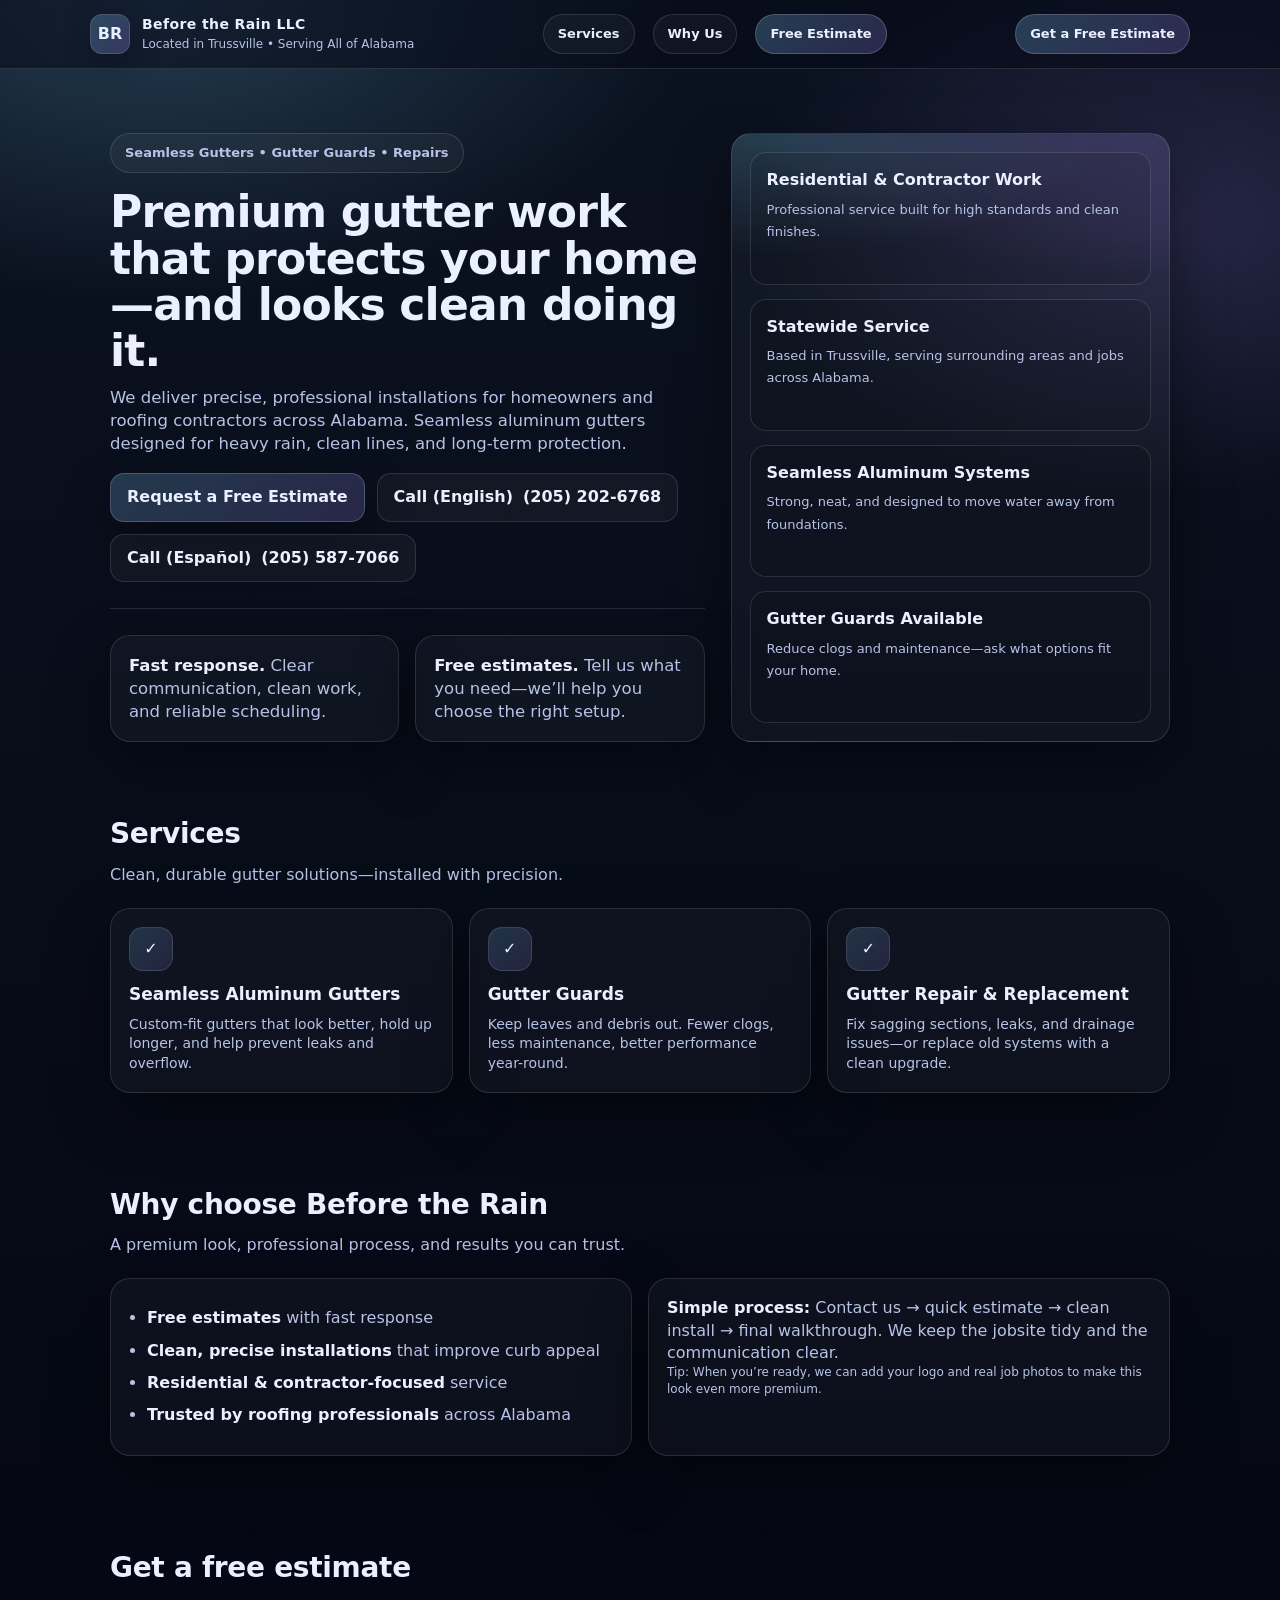
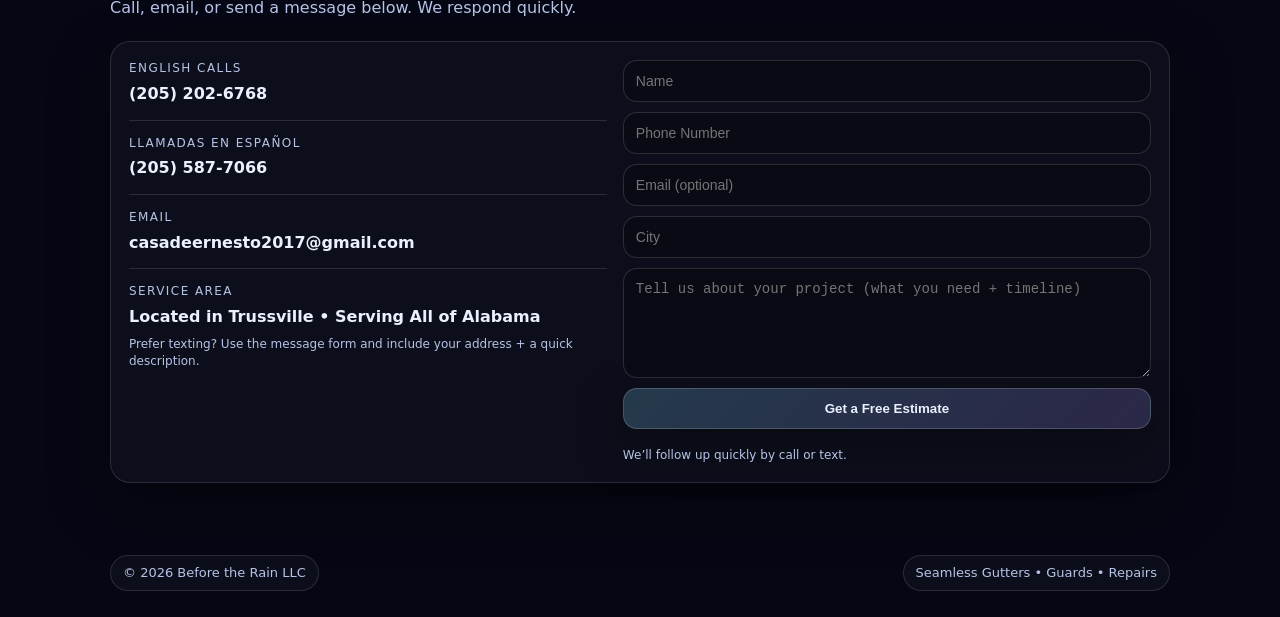
==== index.html @ 06c99b94 "Update index.html" ====
<!doctype html>
<html lang="en">
<head>
  <meta charset="utf-8" />
  <meta name="viewport" content="width=device-width,initial-scale=1" />
  <title>Before the Rain LLC | Seamless Gutters in Alabama</title>
  <meta name="description" content="Before the Rain LLC provides seamless gutter installation, gutter guards, and repairs. Located in Trussville and serving all of Alabama. Free estimates." />
  <style>
    :root{
      --bg:#0b1220;
      --bg2:#121b2e;
      --card:#0f172a;
      --text:#eaf0ff;
      --muted:#b7c3e6;
      --line:rgba(255,255,255,.12);
      --accent:#7dd3fc;
      --accent2:#a78bfa;
      --shadow: 0 20px 60px rgba(0,0,0,.45);
      --radius: 20px;
    }
    *{box-sizing:border-box}
    body{
      margin:0;
      font-family: ui-sans-serif, system-ui, -apple-system, Segoe UI, Roboto, Arial, "Apple Color Emoji","Segoe UI Emoji";
      color:var(--text);
      background:
        radial-gradient(900px 500px at 12% 0%, rgba(125,211,252,.22), transparent 60%),
        radial-gradient(800px 500px at 92% 10%, rgba(167,139,250,.18), transparent 55%),
        linear-gradient(180deg, var(--bg), #050814 70%);
      line-height:1.4;
    }
    a{color:inherit; text-decoration:none}
    .wrap{max-width:1100px; margin:0 auto; padding:0 20px}
    .nav{
      position:sticky; top:0; z-index:50;
      backdrop-filter: blur(12px);
      background: rgba(6,10,24,.55);
      border-bottom:1px solid var(--line);
    }
    .nav-inner{display:flex; align-items:center; justify-content:space-between; padding:14px 0; gap:14px}
    .brand{display:flex; align-items:center; gap:12px}
    .logo{
      width:40px; height:40px; border-radius:12px;
      background: linear-gradient(135deg, rgba(125,211,252,.25), rgba(167,139,250,.25));
      border:1px solid var(--line);
      display:grid; place-items:center;
      box-shadow: 0 10px 30px rgba(0,0,0,.25);
      font-weight:800;
    }
    .brand h1{font-size:14px; margin:0; letter-spacing:.4px}
    .brand small{display:block; color:var(--muted); font-size:12px; margin-top:2px}
    .nav-links{display:flex; gap:18px; align-items:center; flex-wrap:wrap}
    .pill{
      display:inline-flex; align-items:center; gap:10px;
      padding:10px 14px; border-radius:999px;
      border:1px solid var(--line);
      background: rgba(255,255,255,.04);
      transition:.2s ease;
      font-weight:600;
      font-size:13px;
    }
    .pill:hover{transform: translateY(-1px); background: rgba(255,255,255,.06)}
    .cta{
      background: linear-gradient(135deg, rgba(125,211,252,.25), rgba(167,139,250,.22));
      border:1px solid rgba(255,255,255,.18);
    }

    .hero{padding:64px 0 26px}
    .hero-grid{display:grid; grid-template-columns: 1.15fr .85fr; gap:26px; align-items:stretch}
    .badge{
      display:inline-flex; gap:10px; align-items:center;
      padding:10px 14px; border-radius:999px;
      border:1px solid var(--line);
      background: rgba(255,255,255,.04);
      color:var(--muted);
      font-weight:600;
      font-size:13px;
    }
    .hero h2{
      margin:16px 0 10px;
      font-size: 44px;
      line-height:1.05;
      letter-spacing:-.8px;
    }
    .hero p{color:var(--muted); font-size:16.5px; margin: 12px 0 18px; max-width:58ch}
    .hero-actions{display:flex; gap:12px; flex-wrap:wrap; margin-top:16px}
    .btn{
      display:inline-flex; align-items:center; justify-content:center;
      gap:10px;
      padding:12px 16px;
      border-radius:14px;
      border:1px solid var(--line);
      background: rgba(255,255,255,.04);
      color:var(--text);
      font-weight:700;
      transition:.2s ease;
      min-width: 180px;
    }
    .btn:hover{transform: translateY(-1px); background: rgba(255,255,255,.06)}
    .btn.primary{
      border-color: rgba(255,255,255,.18);
      background: linear-gradient(135deg, rgba(125,211,252,.22), rgba(167,139,250,.20));
      box-shadow: 0 18px 45px rgba(0,0,0,.35);
    }
    .btn strong{font-weight:800}
    .card{
      border:1px solid var(--line);
      border-radius: var(--radius);
      background: rgba(255,255,255,.03);
      box-shadow: var(--shadow);
    }
    .hero-side{
      padding:18px;
      display:grid;
      gap:14px;
      background:
        radial-gradient(600px 220px at 10% 0%, rgba(125,211,252,.20), transparent 55%),
        radial-gradient(600px 240px at 90% 0%, rgba(167,139,250,.16), transparent 60%),
        rgba(255,255,255,.03);
    }
    .stat{padding:16px; border-radius:16px; border:1px solid var(--line); background: rgba(0,0,0,.10)}
    .stat b{display:block; font-size:16px; margin-bottom:6px}
    .stat span{color:var(--muted); font-size:13px}
    .divider{height:1px; background:var(--line); margin:26px 0}

    .section{padding:46px 0}
    .section h3{margin:0 0 10px; font-size:28px; letter-spacing:-.3px}
    .section p.lead{margin:0 0 22px; color:var(--muted); max-width:70ch}

    .grid3{display:grid; grid-template-columns: repeat(3,1fr); gap:16px}
    .svc{padding:18px}
    .svc .icon{
      width:44px; height:44px; border-radius:14px;
      border:1px solid var(--line);
      background: linear-gradient(135deg, rgba(125,211,252,.18), rgba(167,139,250,.14));
      display:grid; place-items:center;
      margin-bottom:12px;
      font-weight:900;
    }
    .svc h4{margin:0 0 8px; font-size:17px}
    .svc p{margin:0; color:var(--muted); font-size:14px}

    .grid2{display:grid; grid-template-columns: 1fr 1fr; gap:16px; align-items:stretch}
    .bullets{padding:18px}
    .bullets ul{margin:0; padding-left:18px; color:var(--muted)}
    .bullets li{margin:10px 0}
    .mini{padding:18px}
    .mini p{margin:0; color:var(--muted)}
    .mini b{color:var(--text)}

    .contact{padding:18px}
    .contact-grid{display:grid; grid-template-columns: .95fr 1.05fr; gap:16px}
    .contact a{display:inline-block}
    .contact .line{height:1px; background:var(--line); margin:14px 0}
    .contact .k{color:var(--muted); font-size:12px; text-transform:uppercase; letter-spacing:.12em; margin-bottom:6px}
    .contact .v{font-size:16px; font-weight:800}
    form{display:grid; gap:10px}
    input, textarea{
      width:100%;
      padding:12px 12px;
      border-radius:14px;
      border:1px solid rgba(255,255,255,.14);
      background: rgba(0,0,0,.25);
      color:var(--text);
      outline:none;
      font-size:14px;
    }
    textarea{min-height:110px; resize:vertical}
    .hint{color:var(--muted); font-size:12px; margin-top:8px}
    .footer{padding:26px 0; color:var(--muted); font-size:13px}
    .footer .wrap{display:flex; justify-content:space-between; gap:12px; flex-wrap:wrap}
    .tag{border:1px solid var(--line); padding:8px 12px; border-radius:999px; background: rgba(255,255,255,.03)}

    @media (max-width: 900px){
      .hero-grid{grid-template-columns:1fr}
      .hero h2{font-size:38px}
      .grid3{grid-template-columns:1fr}
      .grid2{grid-template-columns:1fr}
      .contact-grid{grid-template-columns:1fr}
      .btn{min-width:unset; width:100%}
      .nav-links{display:none}
    }
  </style>
</head>

<body>
  <header class="nav">
    <div class="wrap nav-inner">
      <div class="brand">
        <div class="logo" aria-label="Before the Rain LLC logo placeholder">BR</div>
        <div>
          <h1>Before the Rain LLC</h1>
          <small>Located in Trussville • Serving All of Alabama</small>
        </div>
      </div>

      <nav class="nav-links" aria-label="primary">
        <a class="pill" href="#services">Services</a>
        <a class="pill" href="#why">Why Us</a>
        <a class="pill cta" href="#contact">Free Estimate</a>
      </nav>

      <a class="pill cta" href="#contact">Get a Free Estimate</a>
    </div>
  </header>

  <main>
    <section class="hero">
      <div class="wrap hero-grid">
        <div>
          <div class="badge">Seamless Gutters • Gutter Guards • Repairs</div>
          <h2>Premium gutter work that protects your home—and looks clean doing it.</h2>
          <p>
            We deliver precise, professional installations for homeowners and roofing contractors across Alabama.
            Seamless aluminum gutters designed for heavy rain, clean lines, and long-term protection.
          </p>

          <div class="hero-actions">
            <a class="btn primary" href="#contact">Request a Free Estimate</a>
            <a class="btn" href="tel:+12052026768"><strong>Call (English)</strong> (205) 202-6768</a>
            <a class="btn" href="tel:+12055877066"><strong>Call (Español)</strong> (205) 587-7066</a>
          </div>

          <div class="divider"></div>

          <div class="grid2">
            <div class="mini card">
              <p><b>Fast response.</b> Clear communication, clean work, and reliable scheduling.</p>
            </div>
            <div class="mini card">
              <p><b>Free estimates.</b> Tell us what you need—we’ll help you choose the right setup.</p>
            </div>
          </div>
        </div>

        <aside class="hero-side card" aria-label="quick highlights">
          <div class="stat">
            <b>Residential & Contractor Work</b>
            <span>Professional service built for high standards and clean finishes.</span>
          </div>
          <div class="stat">
            <b>Statewide Service</b>
            <span>Based in Trussville, serving surrounding areas and jobs across Alabama.</span>
          </div>
          <div class="stat">
            <b>Seamless Aluminum Systems</b>
            <span>Strong, neat, and designed to move water away from foundations.</span>
          </div>
          <div class="stat">
            <b>Gutter Guards Available</b>
            <span>Reduce clogs and maintenance—ask what options fit your home.</span>
          </div>
        </aside>
      </div>
    </section>

    <section id="services" class="section">
      <div class="wrap">
        <h3>Services</h3>
        <p class="lead">Clean, durable gutter solutions—installed with precision.</p>

        <div class="grid3">
          <div class="svc card">
            <div class="icon">✓</div>
            <h4>Seamless Aluminum Gutters</h4>
            <p>Custom-fit gutters that look better, hold up longer, and help prevent leaks and overflow.</p>
          </div>
          <div class="svc card">
            <div class="icon">✓</div>
            <h4>Gutter Guards</h4>
            <p>Keep leaves and debris out. Fewer clogs, less maintenance, better performance year-round.</p>
          </div>
          <div class="svc card">
            <div class="icon">✓</div>
            <h4>Gutter Repair & Replacement</h4>
            <p>Fix sagging sections, leaks, and drainage issues—or replace old systems with a clean upgrade.</p>
          </div>
        </div>
      </div>
    </section>

    <section id="why" class="section">
      <div class="wrap">
        <h3>Why choose Before the Rain</h3>
        <p class="lead">A premium look, professional process, and results you can trust.</p>

        <div class="grid2">
          <div class="bullets card">
            <ul>
              <li><b style="color:var(--text)">Free estimates</b> with fast response</li>
              <li><b style="color:var(--text)">Clean, precise installations</b> that improve curb appeal</li>
              <li><b style="color:var(--text)">Residential & contractor-focused</b> service</li>
              <li><b style="color:var(--text)">Trusted by roofing professionals</b> across Alabama</li>
            </ul>
          </div>
          <div class="mini card">
            <p>
              <b>Simple process:</b> Contact us → quick estimate → clean install → final walkthrough.
              We keep the jobsite tidy and the communication clear.
            </p>
            <div class="line"></div>
            <p class="hint">
              Tip: When you’re ready, we can add your logo and real job photos to make this look even more premium.
            </p>
          </div>
        </div>
      </div>
    </section>

    <section id="contact" class="section">
      <div class="wrap">
        <h3>Get a free estimate</h3>
        <p class="lead">Call, email, or send a message below. We respond quickly.</p>

        <div class="contact card">
          <div class="contact-grid">
            <div>
              <div class="k">English calls</div>
              <div class="v"><a href="tel:+12052026768">(205) 202-6768</a></div>
              <div class="line"></div>

              <div class="k">Llamadas en Español</div>
              <div class="v"><a href="tel:+12055877066">(205) 587-7066</a></div>
              <div class="line"></div>

              <div class="k">Email</div>
              <div class="v"><a href="mailto:casadeernesto2017@gmail.com">casadeernesto2017@gmail.com</a></div>
              <div class="line"></div>

              <div class="k">Service area</div>
              <div class="v">Located in Trussville • Serving All of Alabama</div>

              <p class="hint">Prefer texting? Use the message form and include your address + a quick description.</p>
            </div>

            <!-- SIMPLE EMAIL FORM (opens the visitor's email app) -->
           <form action="https://formsubmit.co/casadeernesto2017@gmail.com" method="POST">
  <!-- Hidden settings -->
  <input type="hidden" name="_subject" value="New Free Estimate Request — Before the Rain LLC">
  <input type="hidden" name="_captcha" value="true">
  <input type="hidden" name="_template" value="table">
  <input type="hidden" name="_next" value="https://beforetheraingutters.com/#contact">

  <input name="name" placeholder="Name" required />
  <input name="phone" placeholder="Phone Number" required />
  <input name="email" type="email" placeholder="Email (optional)" />
  <input name="city" placeholder="City" />
  <textarea name="message" placeholder="Tell us about your project (what you need + timeline)" required></textarea>

  <button class="btn primary" type="submit">Get a Free Estimate</button>

  <div class="hint">
    We’ll follow up quickly by call or text.
  </div>
</form>
          </div>
        </div>
      </div>
    </section>
  </main>

  <footer class="footer">
    <div class="wrap">
      <div class="tag">© <span id="y"></span> Before the Rain LLC</div>
      <div class="tag">Seamless Gutters • Guards • Repairs</div>
    </div>
  </footer>

  <script>
    document.getElementById("y").textContent = new Date().getFullYear();
  </script>
</body>
</html>
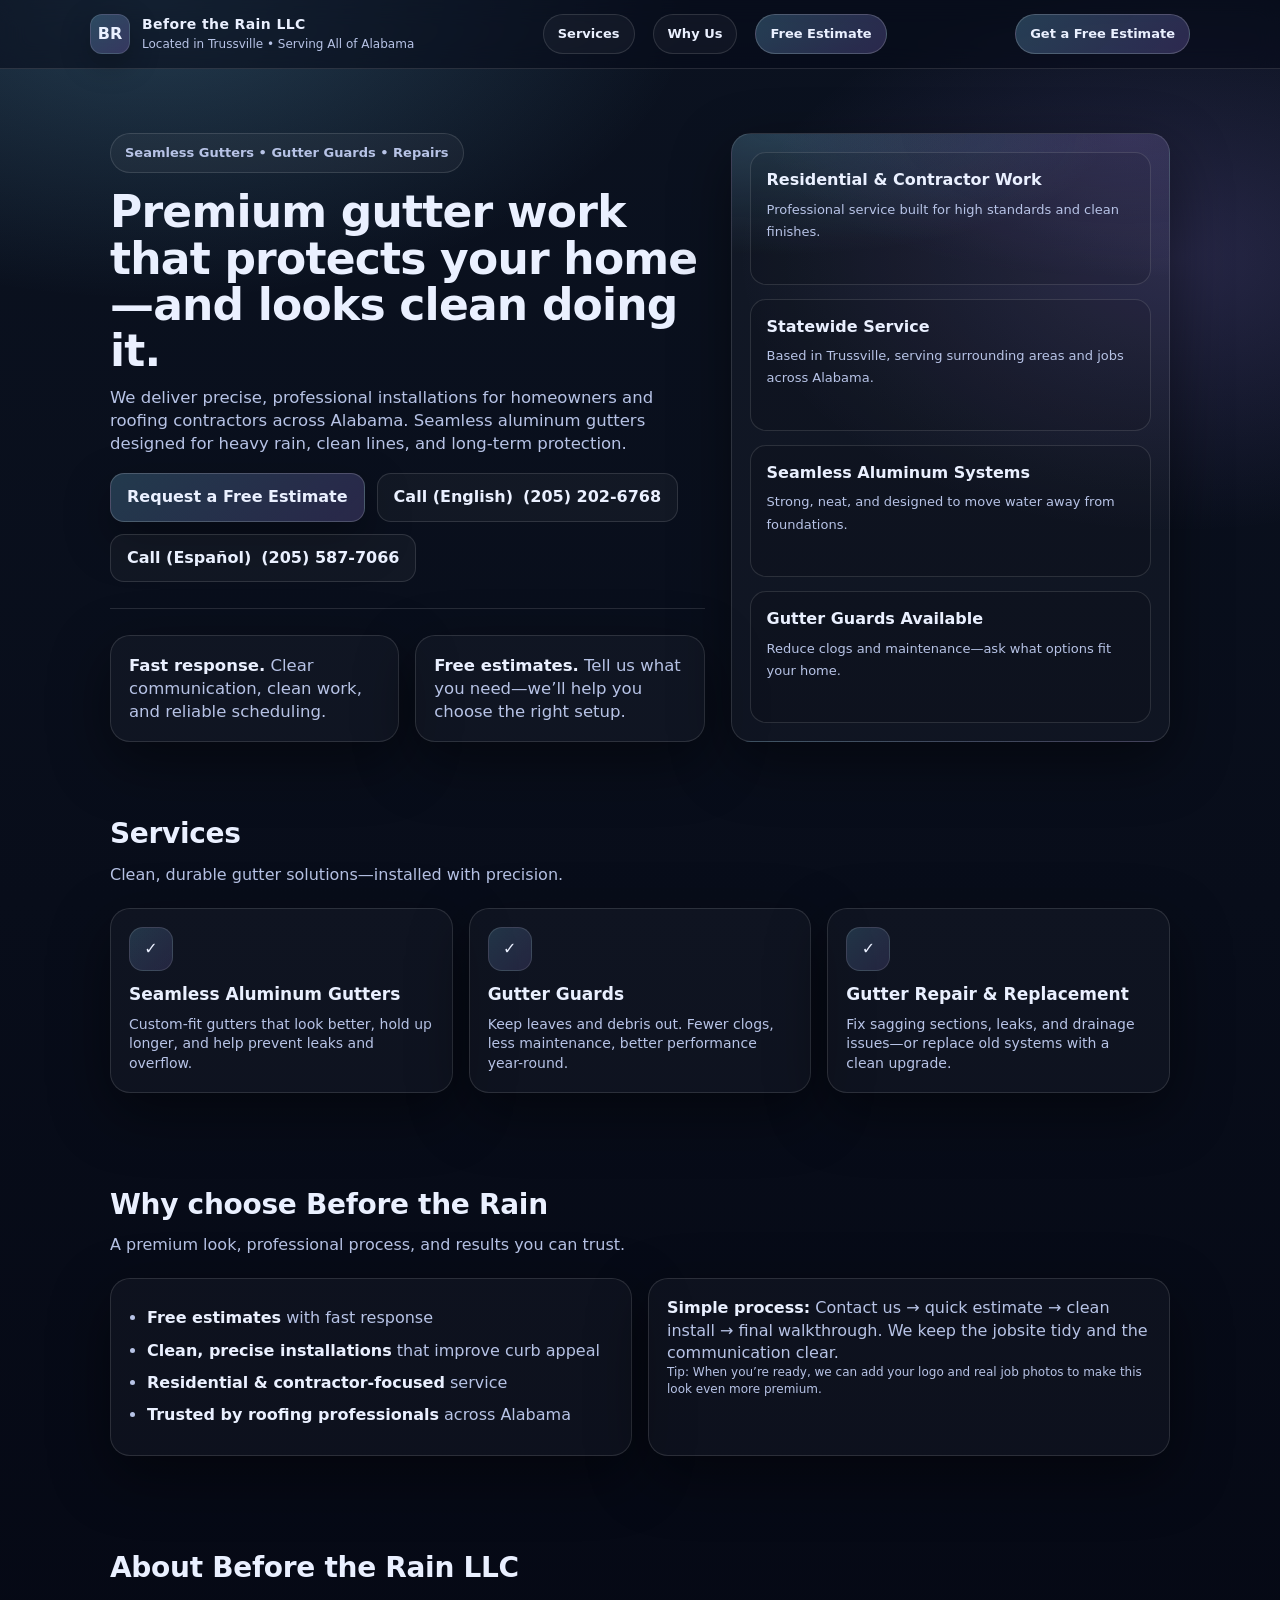
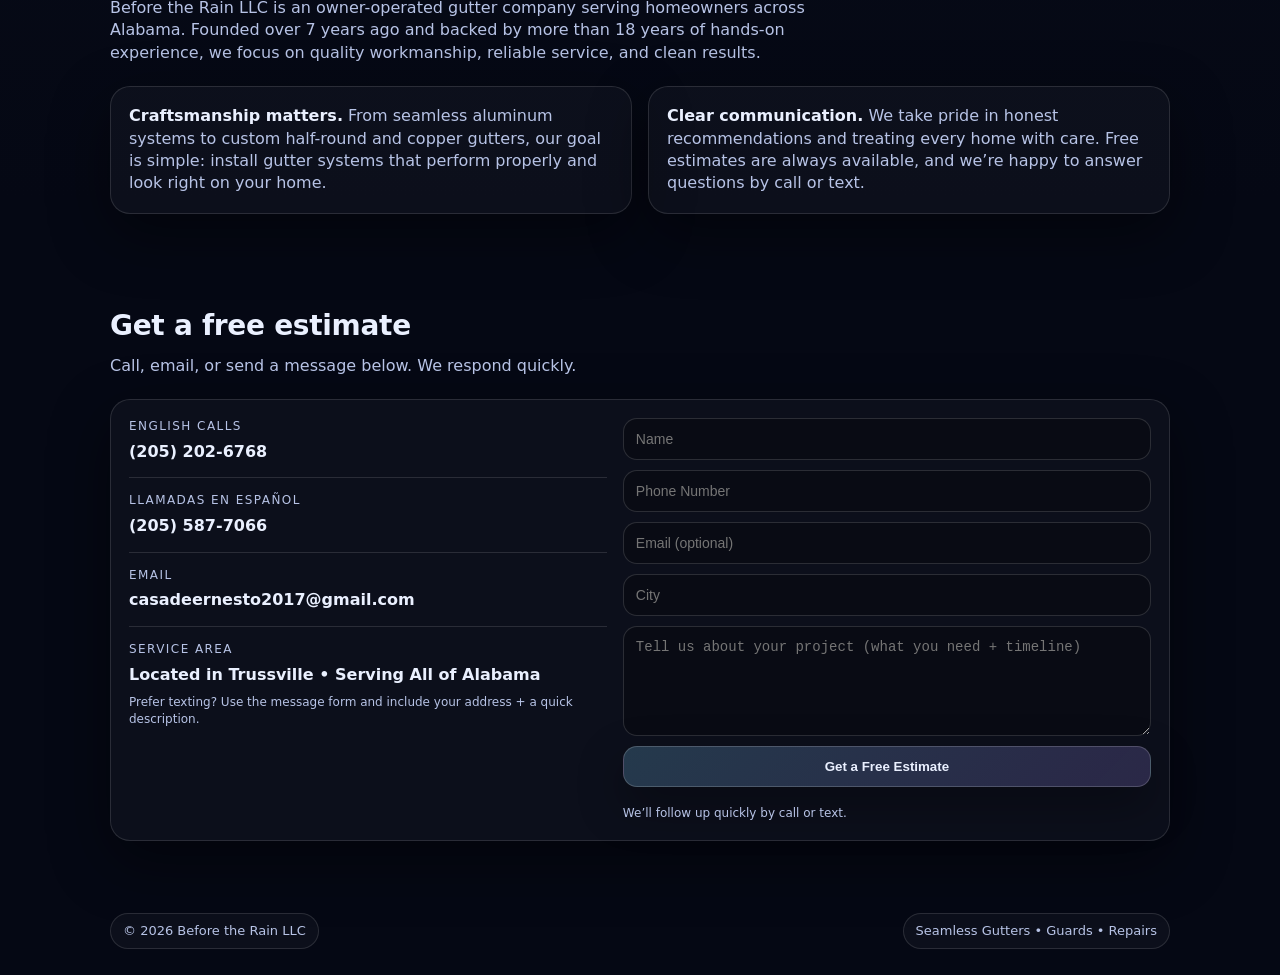
==== commit bb9869fe: "Update index.html" ====
--- a/index.html
+++ b/index.html
@@ -306,6 +306,31 @@
         </div>
       </div>
     </section>
+<section id="about" class="section">
+  <div class="wrap">
+    <h3>About Before the Rain LLC</h3>
+    <p class="lead">
+      Before the Rain LLC is an owner-operated gutter company serving homeowners across Alabama.
+      Founded over 7 years ago and backed by more than 18 years of hands-on experience, we focus on quality workmanship,
+      reliable service, and clean results.
+    </p>
+
+    <div class="grid2">
+      <div class="mini card">
+        <p>
+          <b>Craftsmanship matters.</b> From seamless aluminum systems to custom half-round and copper gutters,
+          our goal is simple: install gutter systems that perform properly and look right on your home.
+        </p>
+      </div>
+      <div class="mini card">
+        <p>
+          <b>Clear communication.</b> We take pride in honest recommendations and treating every home with care.
+          Free estimates are always available, and we’re happy to answer questions by call or text.
+        </p>
+      </div>
+    </div>
+  </div>
+</section>
 
     <section id="contact" class="section">
       <div class="wrap">
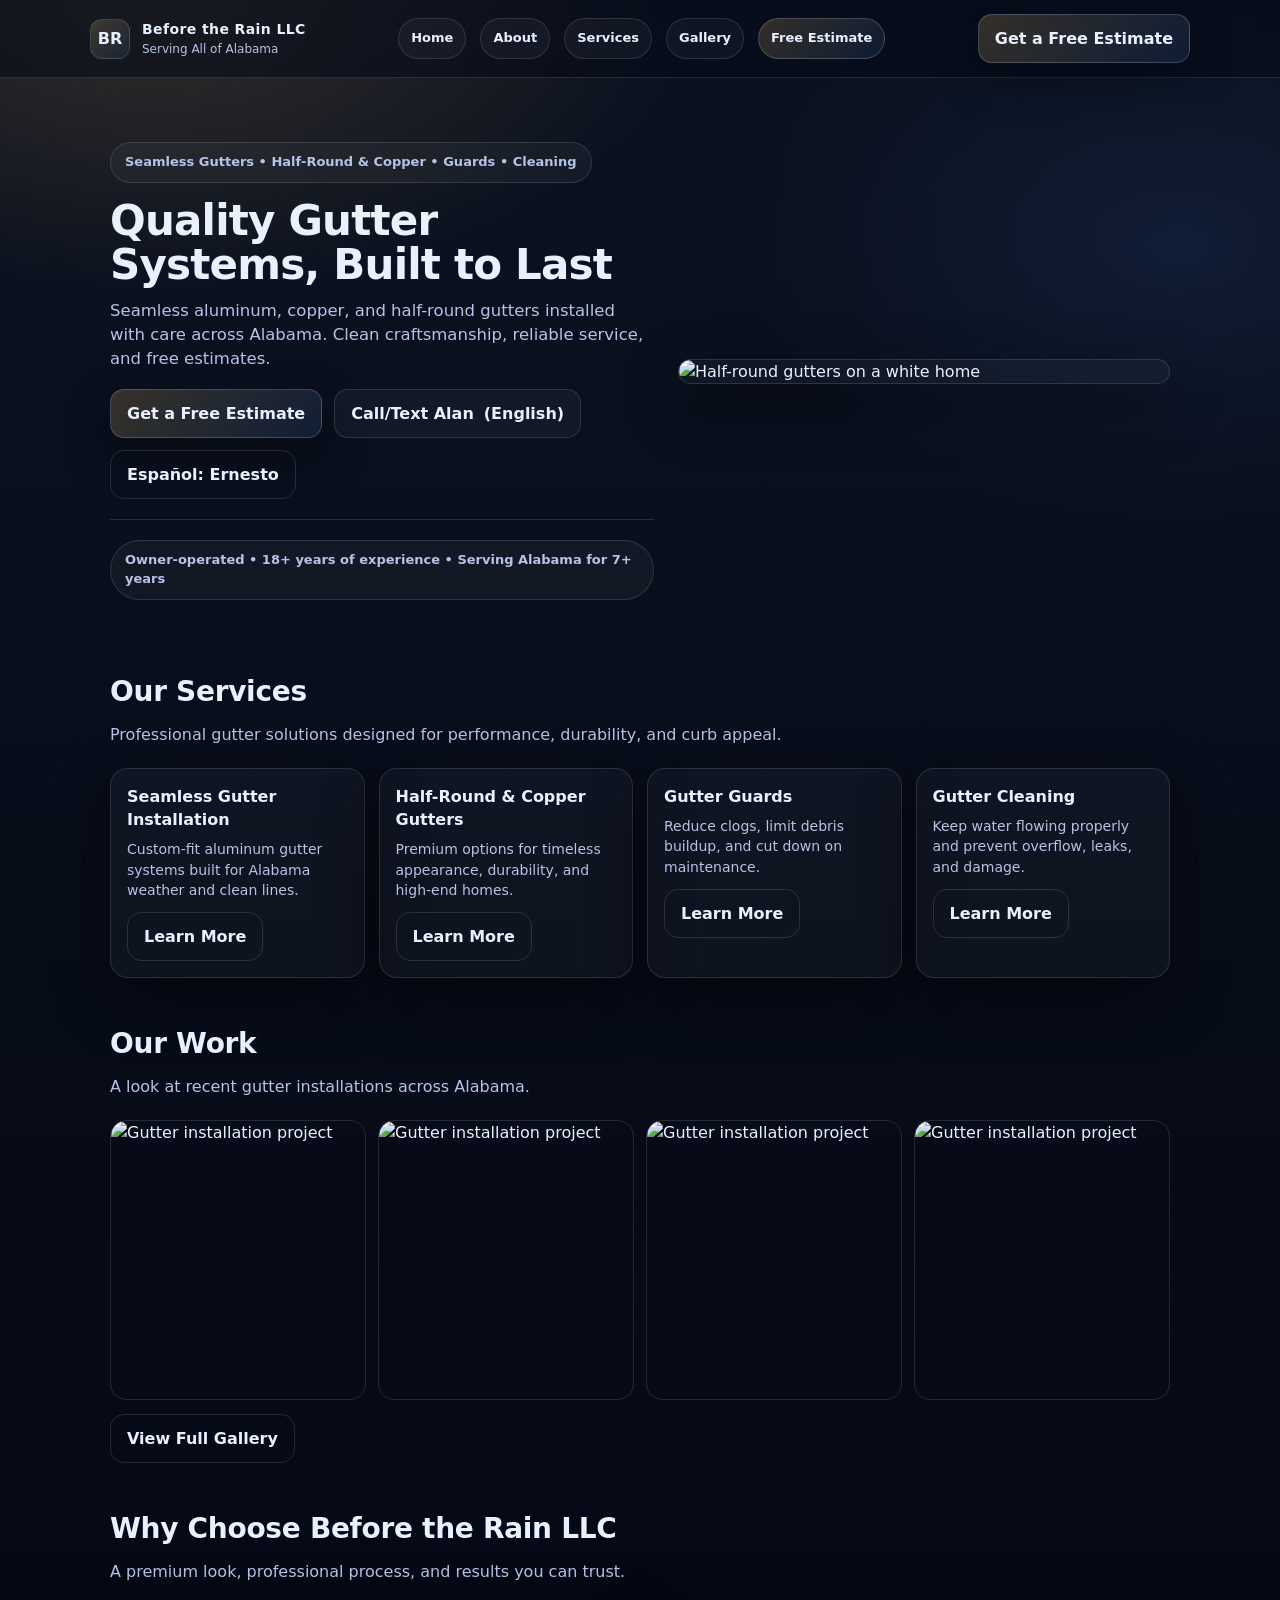
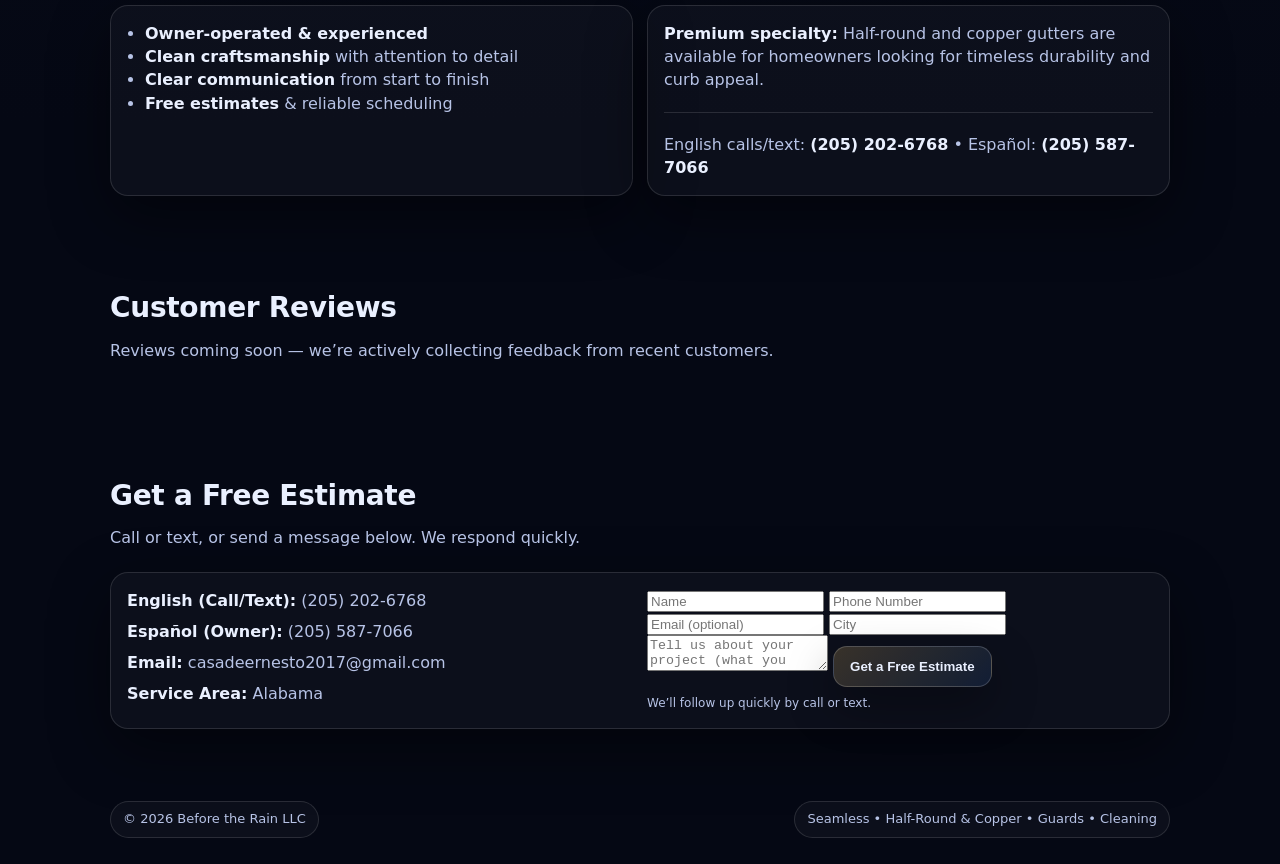
==== commit 9c64b556: "Update index.html" ====
--- a/index.html
+++ b/index.html
@@ -4,380 +4,184 @@
   <meta charset="utf-8" />
   <meta name="viewport" content="width=device-width,initial-scale=1" />
   <title>Before the Rain LLC | Seamless Gutters in Alabama</title>
-  <meta name="description" content="Before the Rain LLC provides seamless gutter installation, gutter guards, and repairs. Located in Trussville and serving all of Alabama. Free estimates." />
-  <style>
-    :root{
-      --bg:#0b1220;
-      --bg2:#121b2e;
-      --card:#0f172a;
-      --text:#eaf0ff;
-      --muted:#b7c3e6;
-      --line:rgba(255,255,255,.12);
-      --accent:#7dd3fc;
-      --accent2:#a78bfa;
-      --shadow: 0 20px 60px rgba(0,0,0,.45);
-      --radius: 20px;
-    }
-    *{box-sizing:border-box}
-    body{
-      margin:0;
-      font-family: ui-sans-serif, system-ui, -apple-system, Segoe UI, Roboto, Arial, "Apple Color Emoji","Segoe UI Emoji";
-      color:var(--text);
-      background:
-        radial-gradient(900px 500px at 12% 0%, rgba(125,211,252,.22), transparent 60%),
-        radial-gradient(800px 500px at 92% 10%, rgba(167,139,250,.18), transparent 55%),
-        linear-gradient(180deg, var(--bg), #050814 70%);
-      line-height:1.4;
-    }
-    a{color:inherit; text-decoration:none}
-    .wrap{max-width:1100px; margin:0 auto; padding:0 20px}
-    .nav{
-      position:sticky; top:0; z-index:50;
-      backdrop-filter: blur(12px);
-      background: rgba(6,10,24,.55);
-      border-bottom:1px solid var(--line);
-    }
-    .nav-inner{display:flex; align-items:center; justify-content:space-between; padding:14px 0; gap:14px}
-    .brand{display:flex; align-items:center; gap:12px}
-    .logo{
-      width:40px; height:40px; border-radius:12px;
-      background: linear-gradient(135deg, rgba(125,211,252,.25), rgba(167,139,250,.25));
-      border:1px solid var(--line);
-      display:grid; place-items:center;
-      box-shadow: 0 10px 30px rgba(0,0,0,.25);
-      font-weight:800;
-    }
-    .brand h1{font-size:14px; margin:0; letter-spacing:.4px}
-    .brand small{display:block; color:var(--muted); font-size:12px; margin-top:2px}
-    .nav-links{display:flex; gap:18px; align-items:center; flex-wrap:wrap}
-    .pill{
-      display:inline-flex; align-items:center; gap:10px;
-      padding:10px 14px; border-radius:999px;
-      border:1px solid var(--line);
-      background: rgba(255,255,255,.04);
-      transition:.2s ease;
-      font-weight:600;
-      font-size:13px;
-    }
-    .pill:hover{transform: translateY(-1px); background: rgba(255,255,255,.06)}
-    .cta{
-      background: linear-gradient(135deg, rgba(125,211,252,.25), rgba(167,139,250,.22));
-      border:1px solid rgba(255,255,255,.18);
-    }
-
-    .hero{padding:64px 0 26px}
-    .hero-grid{display:grid; grid-template-columns: 1.15fr .85fr; gap:26px; align-items:stretch}
-    .badge{
-      display:inline-flex; gap:10px; align-items:center;
-      padding:10px 14px; border-radius:999px;
-      border:1px solid var(--line);
-      background: rgba(255,255,255,.04);
-      color:var(--muted);
-      font-weight:600;
-      font-size:13px;
-    }
-    .hero h2{
-      margin:16px 0 10px;
-      font-size: 44px;
-      line-height:1.05;
-      letter-spacing:-.8px;
-    }
-    .hero p{color:var(--muted); font-size:16.5px; margin: 12px 0 18px; max-width:58ch}
-    .hero-actions{display:flex; gap:12px; flex-wrap:wrap; margin-top:16px}
-    .btn{
-      display:inline-flex; align-items:center; justify-content:center;
-      gap:10px;
-      padding:12px 16px;
-      border-radius:14px;
-      border:1px solid var(--line);
-      background: rgba(255,255,255,.04);
-      color:var(--text);
-      font-weight:700;
-      transition:.2s ease;
-      min-width: 180px;
-    }
-    .btn:hover{transform: translateY(-1px); background: rgba(255,255,255,.06)}
-    .btn.primary{
-      border-color: rgba(255,255,255,.18);
-      background: linear-gradient(135deg, rgba(125,211,252,.22), rgba(167,139,250,.20));
-      box-shadow: 0 18px 45px rgba(0,0,0,.35);
-    }
-    .btn strong{font-weight:800}
-    .card{
-      border:1px solid var(--line);
-      border-radius: var(--radius);
-      background: rgba(255,255,255,.03);
-      box-shadow: var(--shadow);
-    }
-    .hero-side{
-      padding:18px;
-      display:grid;
-      gap:14px;
-      background:
-        radial-gradient(600px 220px at 10% 0%, rgba(125,211,252,.20), transparent 55%),
-        radial-gradient(600px 240px at 90% 0%, rgba(167,139,250,.16), transparent 60%),
-        rgba(255,255,255,.03);
-    }
-    .stat{padding:16px; border-radius:16px; border:1px solid var(--line); background: rgba(0,0,0,.10)}
-    .stat b{display:block; font-size:16px; margin-bottom:6px}
-    .stat span{color:var(--muted); font-size:13px}
-    .divider{height:1px; background:var(--line); margin:26px 0}
-
-    .section{padding:46px 0}
-    .section h3{margin:0 0 10px; font-size:28px; letter-spacing:-.3px}
-    .section p.lead{margin:0 0 22px; color:var(--muted); max-width:70ch}
-
-    .grid3{display:grid; grid-template-columns: repeat(3,1fr); gap:16px}
-    .svc{padding:18px}
-    .svc .icon{
-      width:44px; height:44px; border-radius:14px;
-      border:1px solid var(--line);
-      background: linear-gradient(135deg, rgba(125,211,252,.18), rgba(167,139,250,.14));
-      display:grid; place-items:center;
-      margin-bottom:12px;
-      font-weight:900;
-    }
-    .svc h4{margin:0 0 8px; font-size:17px}
-    .svc p{margin:0; color:var(--muted); font-size:14px}
-
-    .grid2{display:grid; grid-template-columns: 1fr 1fr; gap:16px; align-items:stretch}
-    .bullets{padding:18px}
-    .bullets ul{margin:0; padding-left:18px; color:var(--muted)}
-    .bullets li{margin:10px 0}
-    .mini{padding:18px}
-    .mini p{margin:0; color:var(--muted)}
-    .mini b{color:var(--text)}
-
-    .contact{padding:18px}
-    .contact-grid{display:grid; grid-template-columns: .95fr 1.05fr; gap:16px}
-    .contact a{display:inline-block}
-    .contact .line{height:1px; background:var(--line); margin:14px 0}
-    .contact .k{color:var(--muted); font-size:12px; text-transform:uppercase; letter-spacing:.12em; margin-bottom:6px}
-    .contact .v{font-size:16px; font-weight:800}
-    form{display:grid; gap:10px}
-    input, textarea{
-      width:100%;
-      padding:12px 12px;
-      border-radius:14px;
-      border:1px solid rgba(255,255,255,.14);
-      background: rgba(0,0,0,.25);
-      color:var(--text);
-      outline:none;
-      font-size:14px;
-    }
-    textarea{min-height:110px; resize:vertical}
-    .hint{color:var(--muted); font-size:12px; margin-top:8px}
-    .footer{padding:26px 0; color:var(--muted); font-size:13px}
-    .footer .wrap{display:flex; justify-content:space-between; gap:12px; flex-wrap:wrap}
-    .tag{border:1px solid var(--line); padding:8px 12px; border-radius:999px; background: rgba(255,255,255,.03)}
-
-    @media (max-width: 900px){
-      .hero-grid{grid-template-columns:1fr}
-      .hero h2{font-size:38px}
-      .grid3{grid-template-columns:1fr}
-      .grid2{grid-template-columns:1fr}
-      .contact-grid{grid-template-columns:1fr}
-      .btn{min-width:unset; width:100%}
-      .nav-links{display:none}
-    }
-  </style>
+  <meta name="description" content="Before the Rain LLC provides gutter installation, half-round & copper gutters, gutter guards, and cleaning across Alabama. Free estimates. Call or text." />
+  <link rel="stylesheet" href="style.css" />
 </head>
 
 <body>
   <header class="nav">
     <div class="wrap nav-inner">
       <div class="brand">
-        <div class="logo" aria-label="Before the Rain LLC logo placeholder">BR</div>
+        <div class="logo">BR</div>
         <div>
           <h1>Before the Rain LLC</h1>
-          <small>Located in Trussville • Serving All of Alabama</small>
+          <small>Serving All of Alabama</small>
         </div>
       </div>
 
       <nav class="nav-links" aria-label="primary">
-        <a class="pill" href="#services">Services</a>
-        <a class="pill" href="#why">Why Us</a>
-        <a class="pill cta" href="#contact">Free Estimate</a>
+        <a href="index.html">Home</a>
+        <a href="about.html">About</a>
+        <a href="services.html">Services</a>
+        <a href="gallery.html">Gallery</a>
+        <a class="cta" href="#contact">Free Estimate</a>
       </nav>
 
-      <a class="pill cta" href="#contact">Get a Free Estimate</a>
+      <a class="btn primary" href="#contact">Get a Free Estimate</a>
     </div>
   </header>
 
   <main>
+    <!-- HERO -->
     <section class="hero">
       <div class="wrap hero-grid">
         <div>
-          <div class="badge">Seamless Gutters • Gutter Guards • Repairs</div>
-          <h2>Premium gutter work that protects your home—and looks clean doing it.</h2>
+          <div class="badge">Seamless Gutters • Half-Round & Copper • Guards • Cleaning</div>
+          <h2>Quality Gutter Systems, Built to Last</h2>
           <p>
-            We deliver precise, professional installations for homeowners and roofing contractors across Alabama.
-            Seamless aluminum gutters designed for heavy rain, clean lines, and long-term protection.
+            Seamless aluminum, copper, and half-round gutters installed with care across Alabama.
+            Clean craftsmanship, reliable service, and free estimates.
           </p>
 
-          <div class="hero-actions">
-            <a class="btn primary" href="#contact">Request a Free Estimate</a>
-            <a class="btn" href="tel:+12052026768"><strong>Call (English)</strong> (205) 202-6768</a>
-            <a class="btn" href="tel:+12055877066"><strong>Call (Español)</strong> (205) 587-7066</a>
+          <div style="display:flex; gap:12px; flex-wrap:wrap; margin-top:14px;">
+            <a class="btn primary" href="#contact">Get a Free Estimate</a>
+            <a class="btn" href="tel:+12052026768"><b>Call/Text Alan</b> (English)</a>
+            <a class="btn outline" href="tel:+12055877066">Español: Ernesto</a>
           </div>
 
           <div class="divider"></div>
-
+          <div class="badge">Owner-operated • 18+ years of experience • Serving Alabama for 7+ years</div>
+        </div>
+
+        <div class="card" style="overflow:hidden;">
+          <img src="images/IMG_E4674.JPG" alt="Half-round gutters on a white home" style="width:100%; height:380px; object-fit:cover;">
+        </div>
+      </div>
+    </section>
+
+    <!-- SERVICES PREVIEW -->
+    <section class="section" id="servicesPreview">
+      <div class="wrap">
+        <h3>Our Services</h3>
+        <p class="lead">Professional gutter solutions designed for performance, durability, and curb appeal.</p>
+
+        <div class="grid4">
+          <div class="card service-card">
+            <h4>Seamless Gutter Installation</h4>
+            <p>Custom-fit aluminum gutter systems built for Alabama weather and clean lines.</p>
+            <a class="btn outline" href="services.html#installation">Learn More</a>
+          </div>
+
+          <div class="card service-card">
+            <h4>Half-Round & Copper Gutters</h4>
+            <p>Premium options for timeless appearance, durability, and high-end homes.</p>
+            <a class="btn outline" href="services.html#copper">Learn More</a>
+          </div>
+
+          <div class="card service-card">
+            <h4>Gutter Guards</h4>
+            <p>Reduce clogs, limit debris buildup, and cut down on maintenance.</p>
+            <a class="btn outline" href="services.html#guards">Learn More</a>
+          </div>
+
+          <div class="card service-card">
+            <h4>Gutter Cleaning</h4>
+            <p>Keep water flowing properly and prevent overflow, leaks, and damage.</p>
+            <a class="btn outline" href="services.html#cleaning">Learn More</a>
+          </div>
+        </div>
+      </div>
+    </section>
+
+    <!-- GALLERY PREVIEW (4 LARGE, FULL-WIDTH) -->
+    <section class="section fullbleed" id="galleryPreview">
+      <div class="wrap">
+        <h3>Our Work</h3>
+        <p class="lead">A look at recent gutter installations across Alabama.</p>
+      </div>
+
+      <div class="wrap">
+        <div class="gallery-preview">
+          <img src="images/IMG_E4691.JPG" alt="Gutter installation project">
+          <img src="images/IMG_E4698.JPG" alt="Gutter installation project">
+          <img src="images/IMG_E4694.JPG" alt="Gutter installation project">
+          <img src="images/IMG_E4696.JPG" alt="Gutter installation project">
+
+        </div>
+
+        <div style="margin-top:14px;">
+          <a class="btn outline" href="gallery.html">View Full Gallery</a>
+        </div>
+      </div>
+    </section>
+
+    <!-- WHY CHOOSE -->
+    <section class="section" id="why">
+      <div class="wrap">
+        <h3>Why Choose Before the Rain LLC</h3>
+        <p class="lead">A premium look, professional process, and results you can trust.</p>
+
+        <div class="grid2">
+          <div class="card" style="padding:16px;">
+            <ul style="margin:0; padding-left:18px; color:var(--muted);">
+              <li><b style="color:var(--text)">Owner-operated & experienced</b></li>
+              <li><b style="color:var(--text)">Clean craftsmanship</b> with attention to detail</li>
+              <li><b style="color:var(--text)">Clear communication</b> from start to finish</li>
+              <li><b style="color:var(--text)">Free estimates</b> & reliable scheduling</li>
+            </ul>
+          </div>
+          <div class="card" style="padding:16px;">
+            <p style="margin:0; color:var(--muted);">
+              <b style="color:var(--text)">Premium specialty:</b> Half-round and copper gutters are available for homeowners
+              looking for timeless durability and curb appeal.
+            </p>
+            <div class="divider"></div>
+            <p style="margin:0; color:var(--muted);">
+              English calls/text: <b style="color:var(--text)">(205) 202-6768</b> • Español: <b style="color:var(--text)">(205) 587-7066</b>
+            </p>
+          </div>
+        </div>
+      </div>
+    </section>
+
+    <!-- REVIEWS PLACEHOLDER -->
+    <section class="section" id="reviews">
+      <div class="wrap">
+        <h3>Customer Reviews</h3>
+        <p class="lead">Reviews coming soon — we’re actively collecting feedback from recent customers.</p>
+      </div>
+    </section>
+
+    <!-- CONTACT -->
+    <section class="section" id="contact">
+      <div class="wrap">
+        <h3>Get a Free Estimate</h3>
+        <p class="lead">Call or text, or send a message below. We respond quickly.</p>
+
+        <div class="card" style="padding:16px;">
           <div class="grid2">
-            <div class="mini card">
-              <p><b>Fast response.</b> Clear communication, clean work, and reliable scheduling.</p>
+            <div>
+              <p style="margin:0 0 8px; color:var(--muted);"><b style="color:var(--text)">English (Call/Text):</b> <a href="tel:+12052026768">(205) 202-6768</a></p>
+              <p style="margin:0 0 8px; color:var(--muted);"><b style="color:var(--text)">Español (Owner):</b> <a href="tel:+12055877066">(205) 587-7066</a></p>
+              <p style="margin:0 0 8px; color:var(--muted);"><b style="color:var(--text)">Email:</b> <a href="mailto:casadeernesto2017@gmail.com">casadeernesto2017@gmail.com</a></p>
+              <p style="margin:0; color:var(--muted);"><b style="color:var(--text)">Service Area:</b> Alabama</p>
             </div>
-            <div class="mini card">
-              <p><b>Free estimates.</b> Tell us what you need—we’ll help you choose the right setup.</p>
-            </div>
-          </div>
-        </div>
-
-        <aside class="hero-side card" aria-label="quick highlights">
-          <div class="stat">
-            <b>Residential & Contractor Work</b>
-            <span>Professional service built for high standards and clean finishes.</span>
-          </div>
-          <div class="stat">
-            <b>Statewide Service</b>
-            <span>Based in Trussville, serving surrounding areas and jobs across Alabama.</span>
-          </div>
-          <div class="stat">
-            <b>Seamless Aluminum Systems</b>
-            <span>Strong, neat, and designed to move water away from foundations.</span>
-          </div>
-          <div class="stat">
-            <b>Gutter Guards Available</b>
-            <span>Reduce clogs and maintenance—ask what options fit your home.</span>
-          </div>
-        </aside>
-      </div>
-    </section>
-
-    <section id="services" class="section">
-      <div class="wrap">
-        <h3>Services</h3>
-        <p class="lead">Clean, durable gutter solutions—installed with precision.</p>
-
-        <div class="grid3">
-          <div class="svc card">
-            <div class="icon">✓</div>
-            <h4>Seamless Aluminum Gutters</h4>
-            <p>Custom-fit gutters that look better, hold up longer, and help prevent leaks and overflow.</p>
-          </div>
-          <div class="svc card">
-            <div class="icon">✓</div>
-            <h4>Gutter Guards</h4>
-            <p>Keep leaves and debris out. Fewer clogs, less maintenance, better performance year-round.</p>
-          </div>
-          <div class="svc card">
-            <div class="icon">✓</div>
-            <h4>Gutter Repair & Replacement</h4>
-            <p>Fix sagging sections, leaks, and drainage issues—or replace old systems with a clean upgrade.</p>
-          </div>
-        </div>
-      </div>
-    </section>
-
-    <section id="why" class="section">
-      <div class="wrap">
-        <h3>Why choose Before the Rain</h3>
-        <p class="lead">A premium look, professional process, and results you can trust.</p>
-
-        <div class="grid2">
-          <div class="bullets card">
-            <ul>
-              <li><b style="color:var(--text)">Free estimates</b> with fast response</li>
-              <li><b style="color:var(--text)">Clean, precise installations</b> that improve curb appeal</li>
-              <li><b style="color:var(--text)">Residential & contractor-focused</b> service</li>
-              <li><b style="color:var(--text)">Trusted by roofing professionals</b> across Alabama</li>
-            </ul>
-          </div>
-          <div class="mini card">
-            <p>
-              <b>Simple process:</b> Contact us → quick estimate → clean install → final walkthrough.
-              We keep the jobsite tidy and the communication clear.
-            </p>
-            <div class="line"></div>
-            <p class="hint">
-              Tip: When you’re ready, we can add your logo and real job photos to make this look even more premium.
-            </p>
-          </div>
-        </div>
-      </div>
-    </section>
-<section id="about" class="section">
-  <div class="wrap">
-    <h3>About Before the Rain LLC</h3>
-    <p class="lead">
-      Before the Rain LLC is an owner-operated gutter company serving homeowners across Alabama.
-      Founded over 7 years ago and backed by more than 18 years of hands-on experience, we focus on quality workmanship,
-      reliable service, and clean results.
-    </p>
-
-    <div class="grid2">
-      <div class="mini card">
-        <p>
-          <b>Craftsmanship matters.</b> From seamless aluminum systems to custom half-round and copper gutters,
-          our goal is simple: install gutter systems that perform properly and look right on your home.
-        </p>
-      </div>
-      <div class="mini card">
-        <p>
-          <b>Clear communication.</b> We take pride in honest recommendations and treating every home with care.
-          Free estimates are always available, and we’re happy to answer questions by call or text.
-        </p>
-      </div>
-    </div>
-  </div>
-</section>
-
-    <section id="contact" class="section">
-      <div class="wrap">
-        <h3>Get a free estimate</h3>
-        <p class="lead">Call, email, or send a message below. We respond quickly.</p>
-
-        <div class="contact card">
-          <div class="contact-grid">
-            <div>
-              <div class="k">English calls</div>
-              <div class="v"><a href="tel:+12052026768">(205) 202-6768</a></div>
-              <div class="line"></div>
-
-              <div class="k">Llamadas en Español</div>
-              <div class="v"><a href="tel:+12055877066">(205) 587-7066</a></div>
-              <div class="line"></div>
-
-              <div class="k">Email</div>
-              <div class="v"><a href="mailto:casadeernesto2017@gmail.com">casadeernesto2017@gmail.com</a></div>
-              <div class="line"></div>
-
-              <div class="k">Service area</div>
-              <div class="v">Located in Trussville • Serving All of Alabama</div>
-
-              <p class="hint">Prefer texting? Use the message form and include your address + a quick description.</p>
-            </div>
-
-            <!-- SIMPLE EMAIL FORM (opens the visitor's email app) -->
-           <form action="https://formsubmit.co/casadeernesto2017@gmail.com" method="POST">
-  <!-- Hidden settings -->
-  <input type="hidden" name="_subject" value="New Free Estimate Request — Before the Rain LLC">
-  <input type="hidden" name="_captcha" value="true">
-  <input type="hidden" name="_template" value="table">
-  <input type="hidden" name="_next" value="https://beforetheraingutters.com/#contact">
-
-  <input name="name" placeholder="Name" required />
-  <input name="phone" placeholder="Phone Number" required />
-  <input name="email" type="email" placeholder="Email (optional)" />
-  <input name="city" placeholder="City" />
-  <textarea name="message" placeholder="Tell us about your project (what you need + timeline)" required></textarea>
-
-  <button class="btn primary" type="submit">Get a Free Estimate</button>
-
-  <div class="hint">
-    We’ll follow up quickly by call or text.
-  </div>
-</form>
+
+            <!-- DIRECT EMAIL FORM (FormSubmit) -->
+            <form action="https://formsubmit.co/casadeernesto2017@gmail.com" method="POST">
+              <input type="hidden" name="_subject" value="New Free Estimate Request — Before the Rain LLC">
+              <input type="hidden" name="_captcha" value="true">
+              <input type="hidden" name="_template" value="table">
+              <input type="hidden" name="_next" value="https://beforetheraingutters.com/#contact">
+
+              <input name="name" placeholder="Name" required />
+              <input name="phone" placeholder="Phone Number" required />
+              <input name="email" type="email" placeholder="Email (optional)" />
+              <input name="city" placeholder="City" />
+              <textarea name="message" placeholder="Tell us about your project (what you need + timeline)" required></textarea>
+              <button class="btn primary" type="submit">Get a Free Estimate</button>
+              <div style="color:var(--muted); font-size:12px; margin-top:8px;">We’ll follow up quickly by call or text.</div>
+            </form>
           </div>
         </div>
       </div>
@@ -387,12 +191,10 @@
   <footer class="footer">
     <div class="wrap">
       <div class="tag">© <span id="y"></span> Before the Rain LLC</div>
-      <div class="tag">Seamless Gutters • Guards • Repairs</div>
+      <div class="tag">Seamless • Half-Round & Copper • Guards • Cleaning</div>
     </div>
   </footer>
 
-  <script>
-    document.getElementById("y").textContent = new Date().getFullYear();
-  </script>
+  <script>document.getElementById("y").textContent = new Date().getFullYear();</script>
 </body>
 </html>
--- a/style.css
+++ b/style.css
@@ -0,0 +1,142 @@
+:root{
+  --bg:#0b1220;
+  --bg2:#121b2e;
+  --card:#0f172a;
+  --text:#eaf0ff;
+  --muted:#b7c3e6;
+  --line:rgba(255,255,255,.12);
+  --accent:#d6b15e;   /* gold */
+  --accent2:#2f5ea8;  /* workwear blue */
+  --shadow: 0 20px 60px rgba(0,0,0,.45);
+  --radius: 18px;
+}
+
+*{box-sizing:border-box}
+body{
+  margin:0;
+  font-family: ui-sans-serif, system-ui, -apple-system, Segoe UI, Roboto, Arial;
+  color:var(--text);
+  background:
+    radial-gradient(900px 500px at 12% 0%, rgba(214,177,94,.18), transparent 60%),
+    radial-gradient(800px 500px at 92% 10%, rgba(47,94,168,.16), transparent 55%),
+    linear-gradient(180deg, var(--bg), #050814 70%);
+  line-height:1.45;
+}
+a{color:inherit; text-decoration:none}
+.wrap{max-width:1100px; margin:0 auto; padding:0 20px}
+
+.nav{
+  position:sticky; top:0; z-index:50;
+  backdrop-filter: blur(12px);
+  background: rgba(6,10,24,.55);
+  border-bottom:1px solid var(--line);
+}
+.nav-inner{display:flex; align-items:center; justify-content:space-between; padding:14px 0; gap:14px}
+.brand{display:flex; align-items:center; gap:12px}
+.logo{
+  width:40px; height:40px; border-radius:12px;
+  background: linear-gradient(135deg, rgba(214,177,94,.22), rgba(47,94,168,.18));
+  border:1px solid var(--line);
+  display:grid; place-items:center;
+  font-weight:900;
+}
+.brand h1{font-size:14px; margin:0; letter-spacing:.4px}
+.brand small{display:block; color:var(--muted); font-size:12px; margin-top:2px}
+
+.nav-links{display:flex; gap:14px; align-items:center}
+.nav-links a{
+  padding:10px 12px;
+  border-radius:999px;
+  border:1px solid var(--line);
+  background: rgba(255,255,255,.04);
+  font-weight:700;
+  font-size:13px;
+}
+.nav-links a:hover{transform: translateY(-1px); background: rgba(255,255,255,.06)}
+.nav-links a.cta{
+  border-color: rgba(255,255,255,.18);
+  background: linear-gradient(135deg, rgba(214,177,94,.22), rgba(47,94,168,.18));
+}
+
+.hero{padding:64px 0 26px}
+.hero-grid{display:grid; grid-template-columns: 1.05fr .95fr; gap:24px; align-items:center}
+.badge{
+  display:inline-flex; gap:10px; align-items:center;
+  padding:10px 14px; border-radius:999px;
+  border:1px solid var(--line);
+  background: rgba(255,255,255,.04);
+  color:var(--muted);
+  font-weight:700;
+  font-size:13px;
+}
+.hero h2{margin:16px 0 10px; font-size:42px; line-height:1.05; letter-spacing:-.8px}
+.hero p{color:var(--muted); font-size:16.5px; margin: 12px 0 18px; max-width:60ch}
+
+.btn{
+  display:inline-flex; align-items:center; justify-content:center;
+  gap:10px;
+  padding:12px 16px;
+  border-radius:14px;
+  border:1px solid var(--line);
+  background: rgba(255,255,255,.04);
+  color:var(--text);
+  font-weight:800;
+  transition:.2s ease;
+}
+.btn:hover{transform: translateY(-1px); background: rgba(255,255,255,.06)}
+.btn.primary{
+  border-color: rgba(255,255,255,.18);
+  background: linear-gradient(135deg, rgba(214,177,94,.22), rgba(47,94,168,.18));
+  box-shadow: 0 18px 45px rgba(0,0,0,.35);
+}
+.btn.outline{background: transparent}
+
+.card{
+  border:1px solid var(--line);
+  border-radius: var(--radius);
+  background: rgba(255,255,255,.03);
+  box-shadow: var(--shadow);
+}
+
+.section{padding:46px 0}
+.section h3{margin:0 0 10px; font-size:28px; letter-spacing:-.3px}
+.section p.lead{margin:0 0 22px; color:var(--muted); max-width:72ch}
+
+.grid4{display:grid; grid-template-columns: repeat(4,1fr); gap:14px}
+.grid3{display:grid; grid-template-columns: repeat(3,1fr); gap:14px}
+.grid2{display:grid; grid-template-columns: repeat(2,1fr); gap:14px}
+
+.service-card{padding:16px}
+.service-card h4{margin:0 0 8px; font-size:16px}
+.service-card p{margin:0 0 12px; color:var(--muted); font-size:14px}
+
+.fullbleed{width:100%; padding:0}
+.gallery-preview{display:grid; grid-template-columns: repeat(4,1fr); gap:12px}
+.gallery-preview img{
+  width:100%; height:280px; object-fit:cover;
+  border-radius:16px; border:1px solid var(--line);
+}
+
+.gallery-grid{display:grid; grid-template-columns: repeat(3,1fr); gap:12px}
+.gallery-grid img{
+  width:100%; height:260px; object-fit:cover;
+  border-radius:16px; border:1px solid var(--line);
+}
+
+.divider{height:1px; background:var(--line); margin:20px 0}
+
+.footer{padding:26px 0; color:var(--muted); font-size:13px}
+.footer .wrap{display:flex; justify-content:space-between; gap:12px; flex-wrap:wrap}
+.tag{border:1px solid var(--line); padding:8px 12px; border-radius:999px; background: rgba(255,255,255,.03)}
+
+@media (max-width: 900px){
+  .nav-links{display:none}
+  .hero-grid{grid-template-columns:1fr}
+  .hero h2{font-size:36px}
+  .grid4{grid-template-columns:1fr}
+  .grid3{grid-template-columns:1fr}
+  .grid2{grid-template-columns:1fr}
+  .gallery-preview{grid-template-columns:1fr; }
+  .gallery-preview img{height:240px}
+  .gallery-grid{grid-template-columns:1fr}
+}
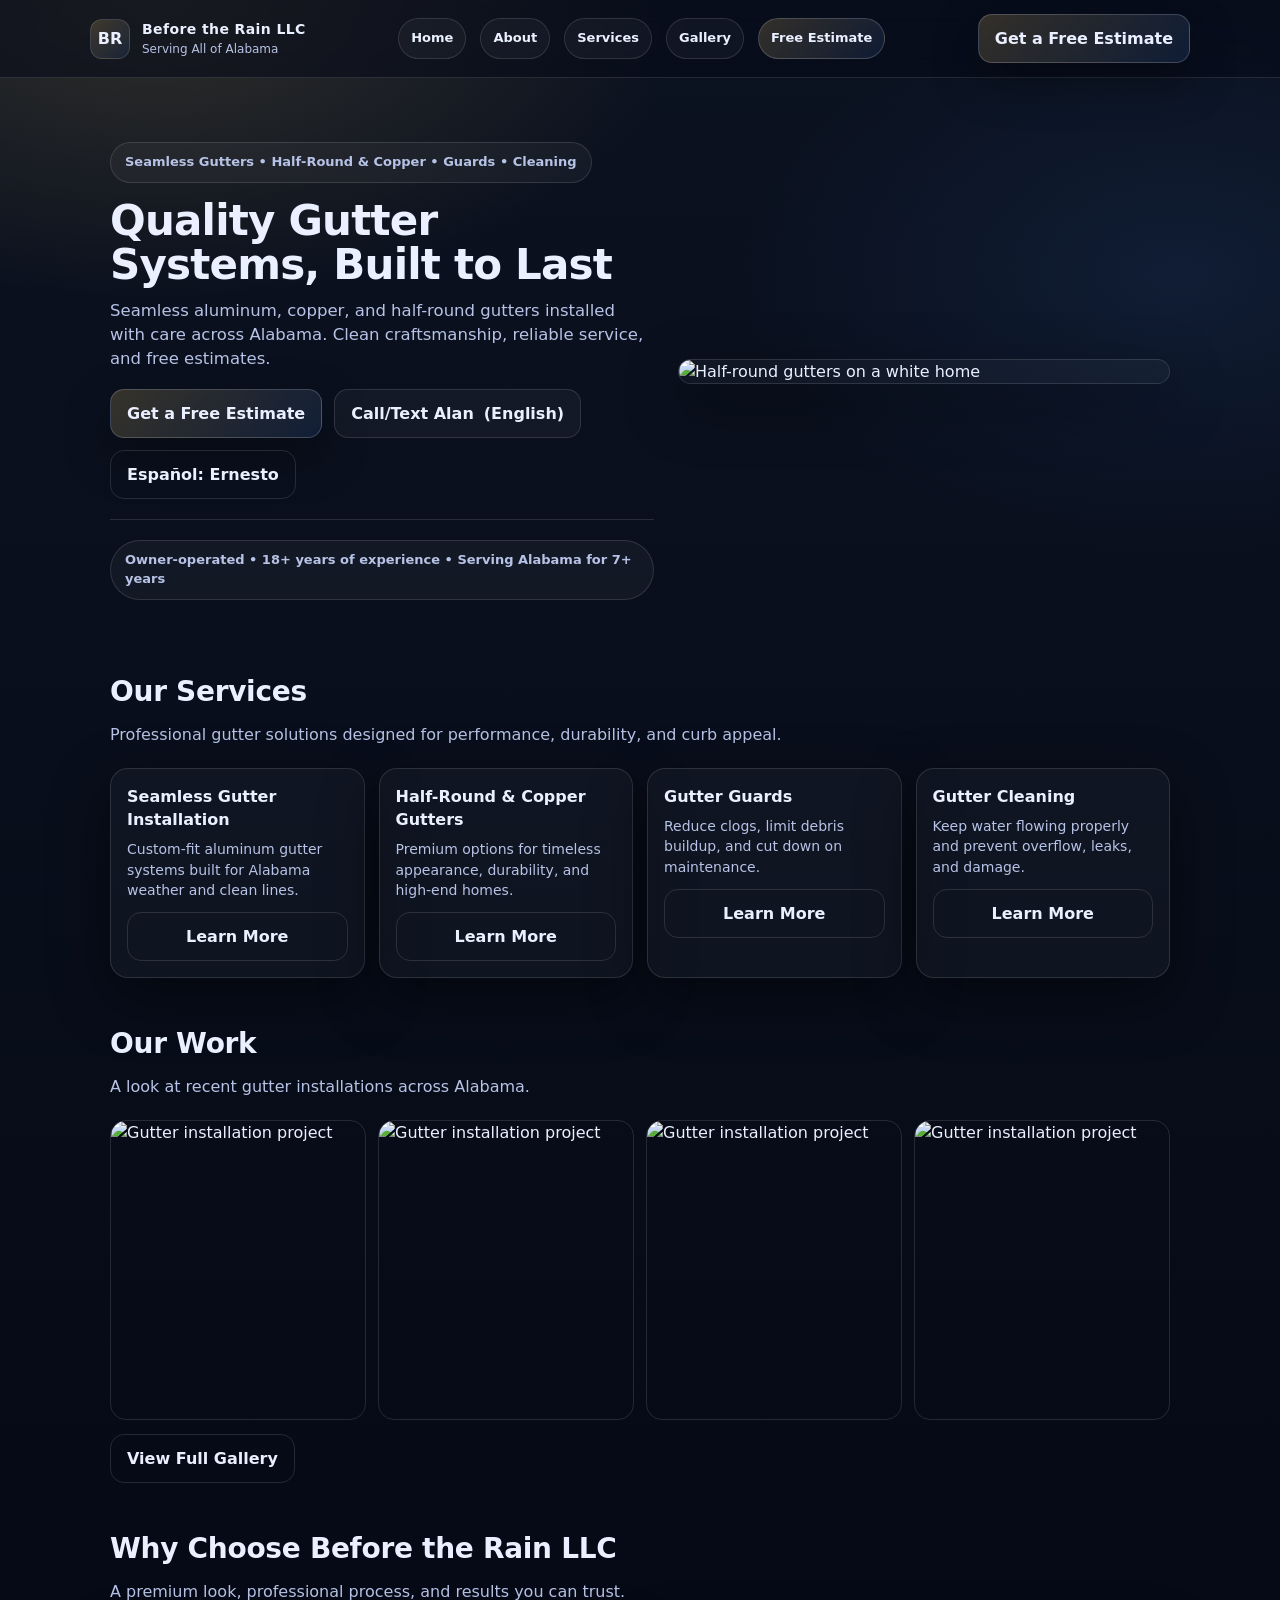
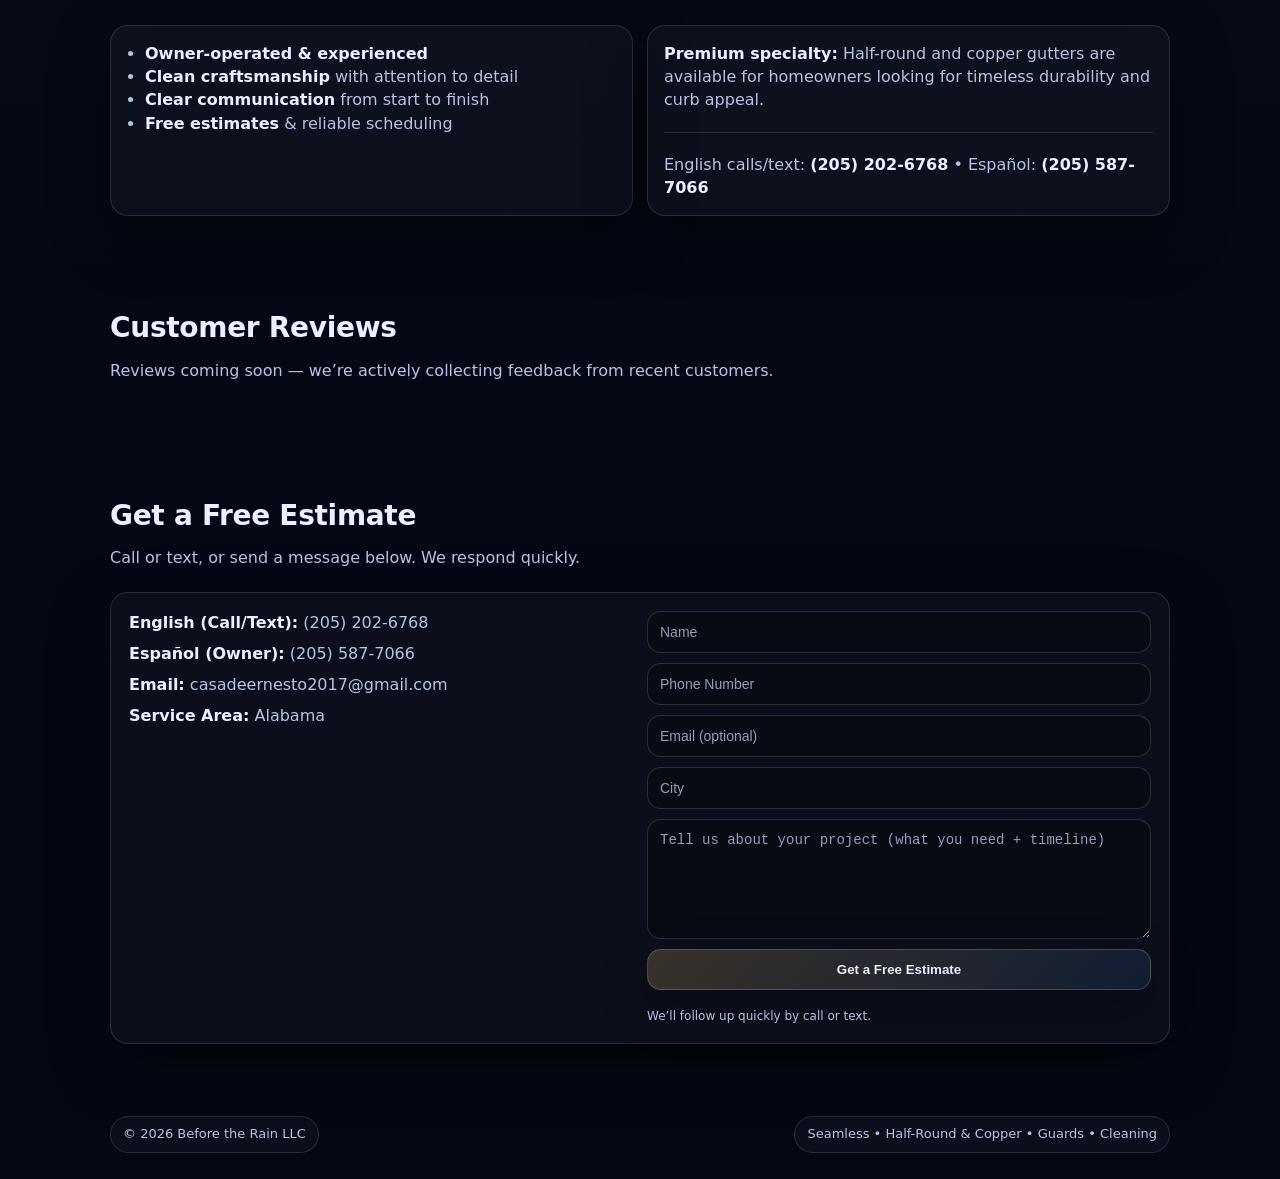
==== commit b9734f36: "Update index.html" ====
--- a/index.html
+++ b/index.html
@@ -54,7 +54,7 @@
         </div>
 
         <div class="card" style="overflow:hidden;">
-          <img src="images/IMG_E4674.JPG" alt="Half-round gutters on a white home" style="width:100%; height:380px; object-fit:cover;">
+          <img src="images/hero.jpg" alt="Half-round gutters on a white home" style="width:100%; height:380px; object-fit:cover;">
         </div>
       </div>
     </section>
@@ -102,10 +102,11 @@
 
       <div class="wrap">
         <div class="gallery-preview">
-          <img src="images/IMG_E4691.JPG" alt="Gutter installation project">
-          <img src="images/IMG_E4698.JPG" alt="Gutter installation project">
-          <img src="images/IMG_E4694.JPG" alt="Gutter installation project">
-          <img src="images/IMG_E4696.JPG" alt="Gutter installation project">
+          <img src="images/gal1.jpg" alt="Gutter installation project">
+          <img src="images/gal2.jpg" alt="Gutter installation project">
+          <img src="images/gal3.jpg" alt="Gutter installation project">
+          <img src="images/gal4.jpg" alt="Gutter installation project">
+
 
         </div>
 
--- a/style.css
+++ b/style.css
@@ -140,3 +140,30 @@
   .gallery-preview img{height:240px}
   .gallery-grid{grid-template-columns:1fr}
 }
+/* ---- Forms / inputs (needed to avoid tiny/janky contact section) ---- */
+form{display:grid; gap:10px}
+input, textarea, select{
+  width:100%;
+  padding:12px 12px;
+  border-radius:14px;
+  border:1px solid rgba(255,255,255,.14);
+  background: rgba(0,0,0,.25);
+  color:var(--text);
+  outline:none;
+  font-size:14px;
+}
+textarea{min-height:120px; resize:vertical}
+input::placeholder, textarea::placeholder{color: rgba(183,195,230,.8)}
+button{cursor:pointer}
+
+/* ---- Make service cards + buttons consistent ---- */
+.service-card .btn{width:100%}
+
+/* ---- Gallery image polish ---- */
+.gallery-preview img{height:300px}
+@media (max-width: 900px){
+  .gallery-preview img{height:240px}
+}
+
+/* ---- Contact section spacing polish ---- */
+#contact .card{padding:18px !important}
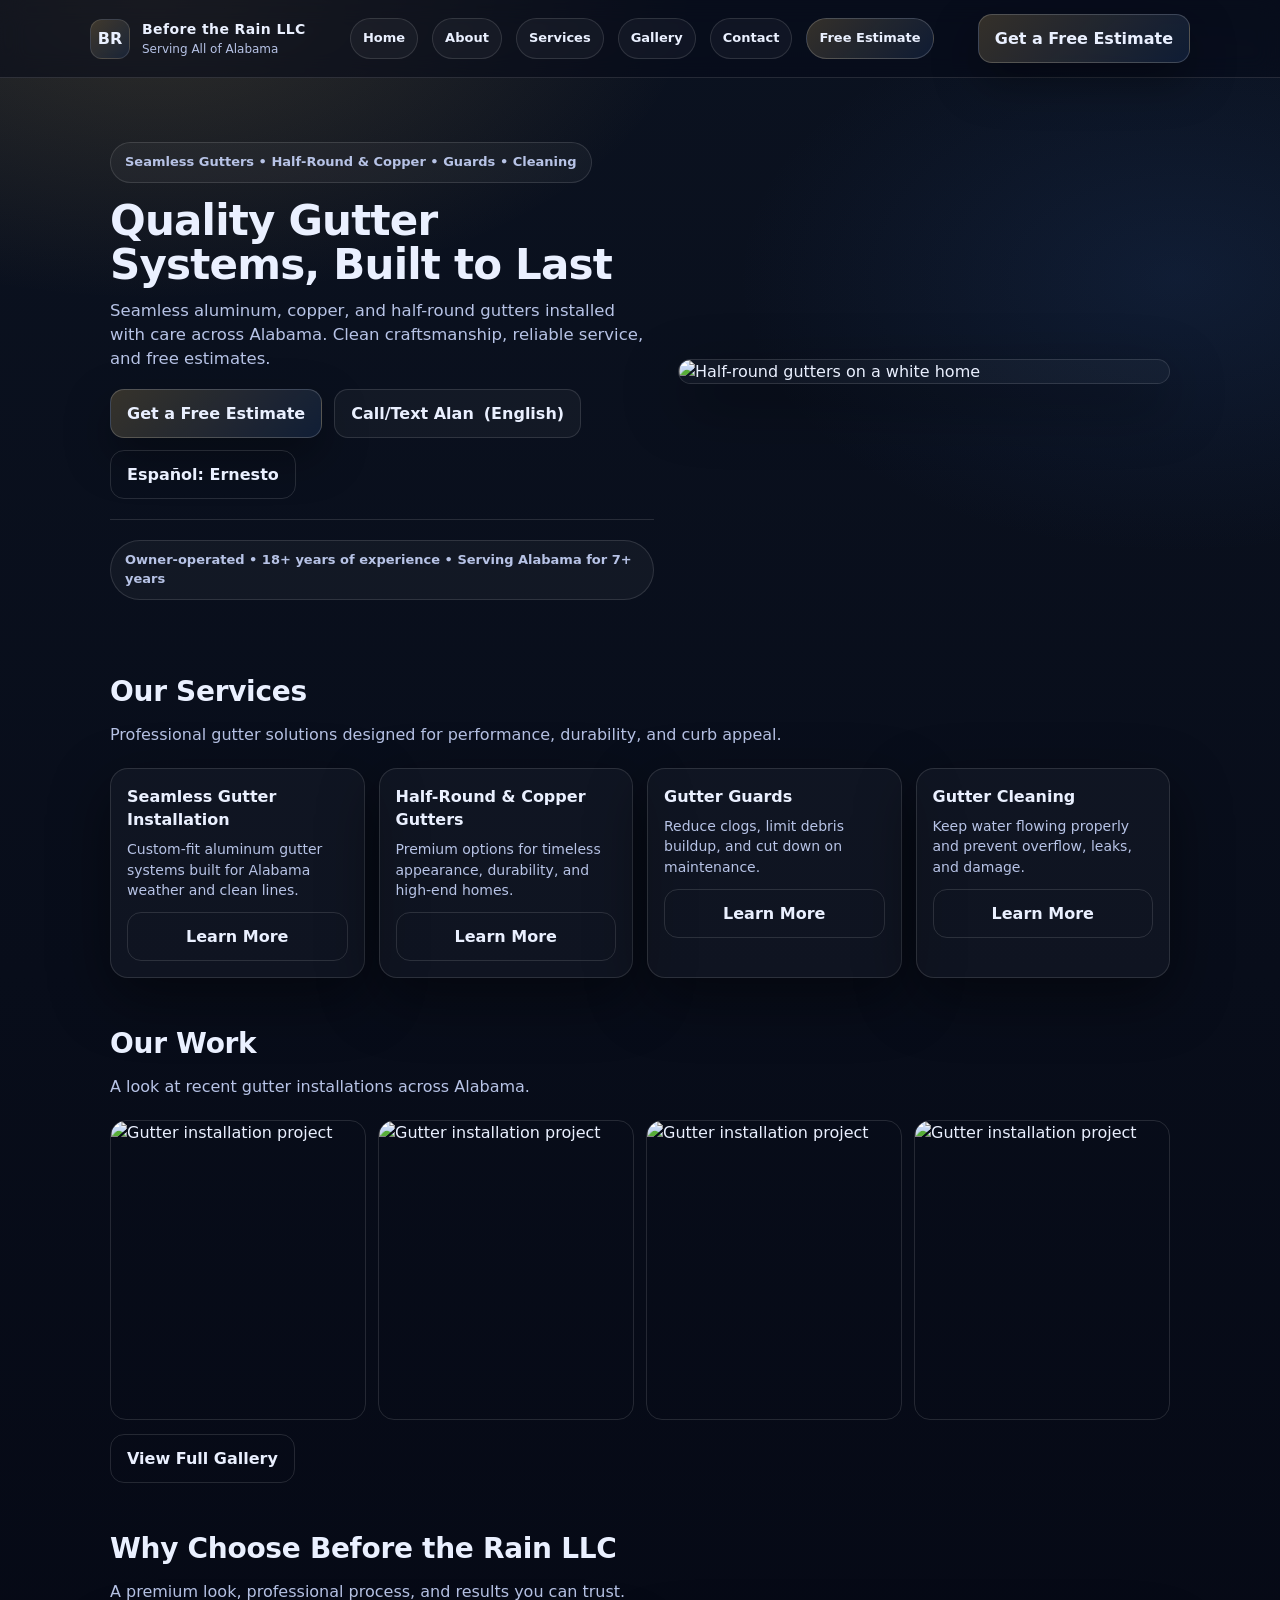
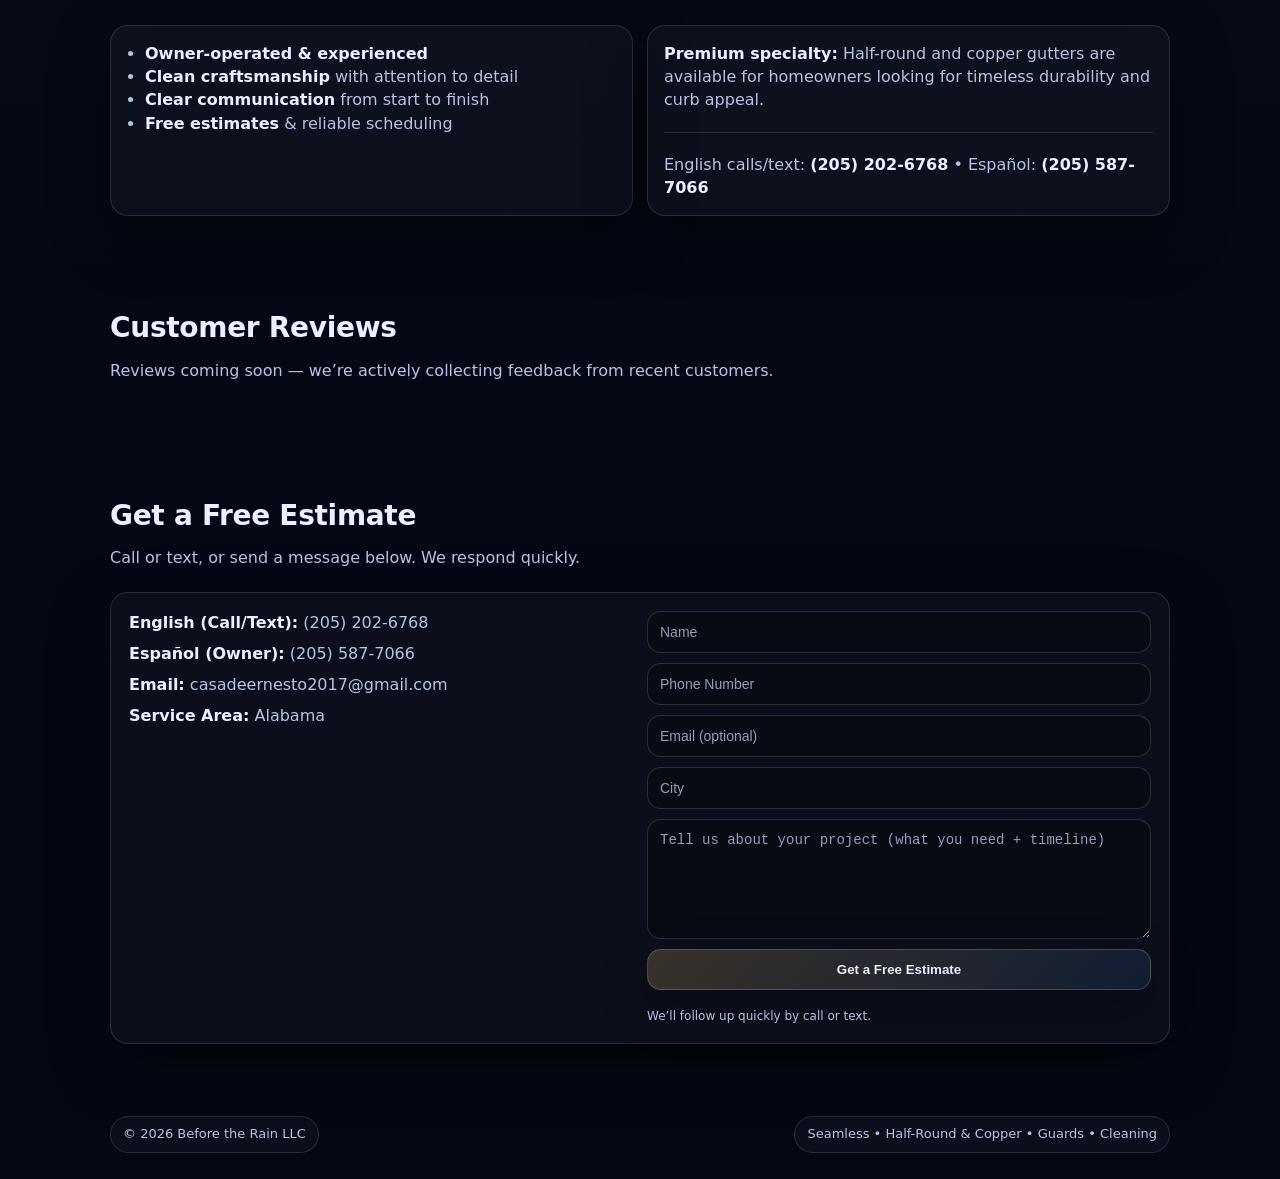
==== commit 62be2fdd: "Update index.html" ====
--- a/index.html
+++ b/index.html
@@ -24,6 +24,7 @@
         <a href="about.html">About</a>
         <a href="services.html">Services</a>
         <a href="gallery.html">Gallery</a>
+        <a href="index.html#contact">Contact</a>
         <a class="cta" href="#contact">Free Estimate</a>
       </nav>
 
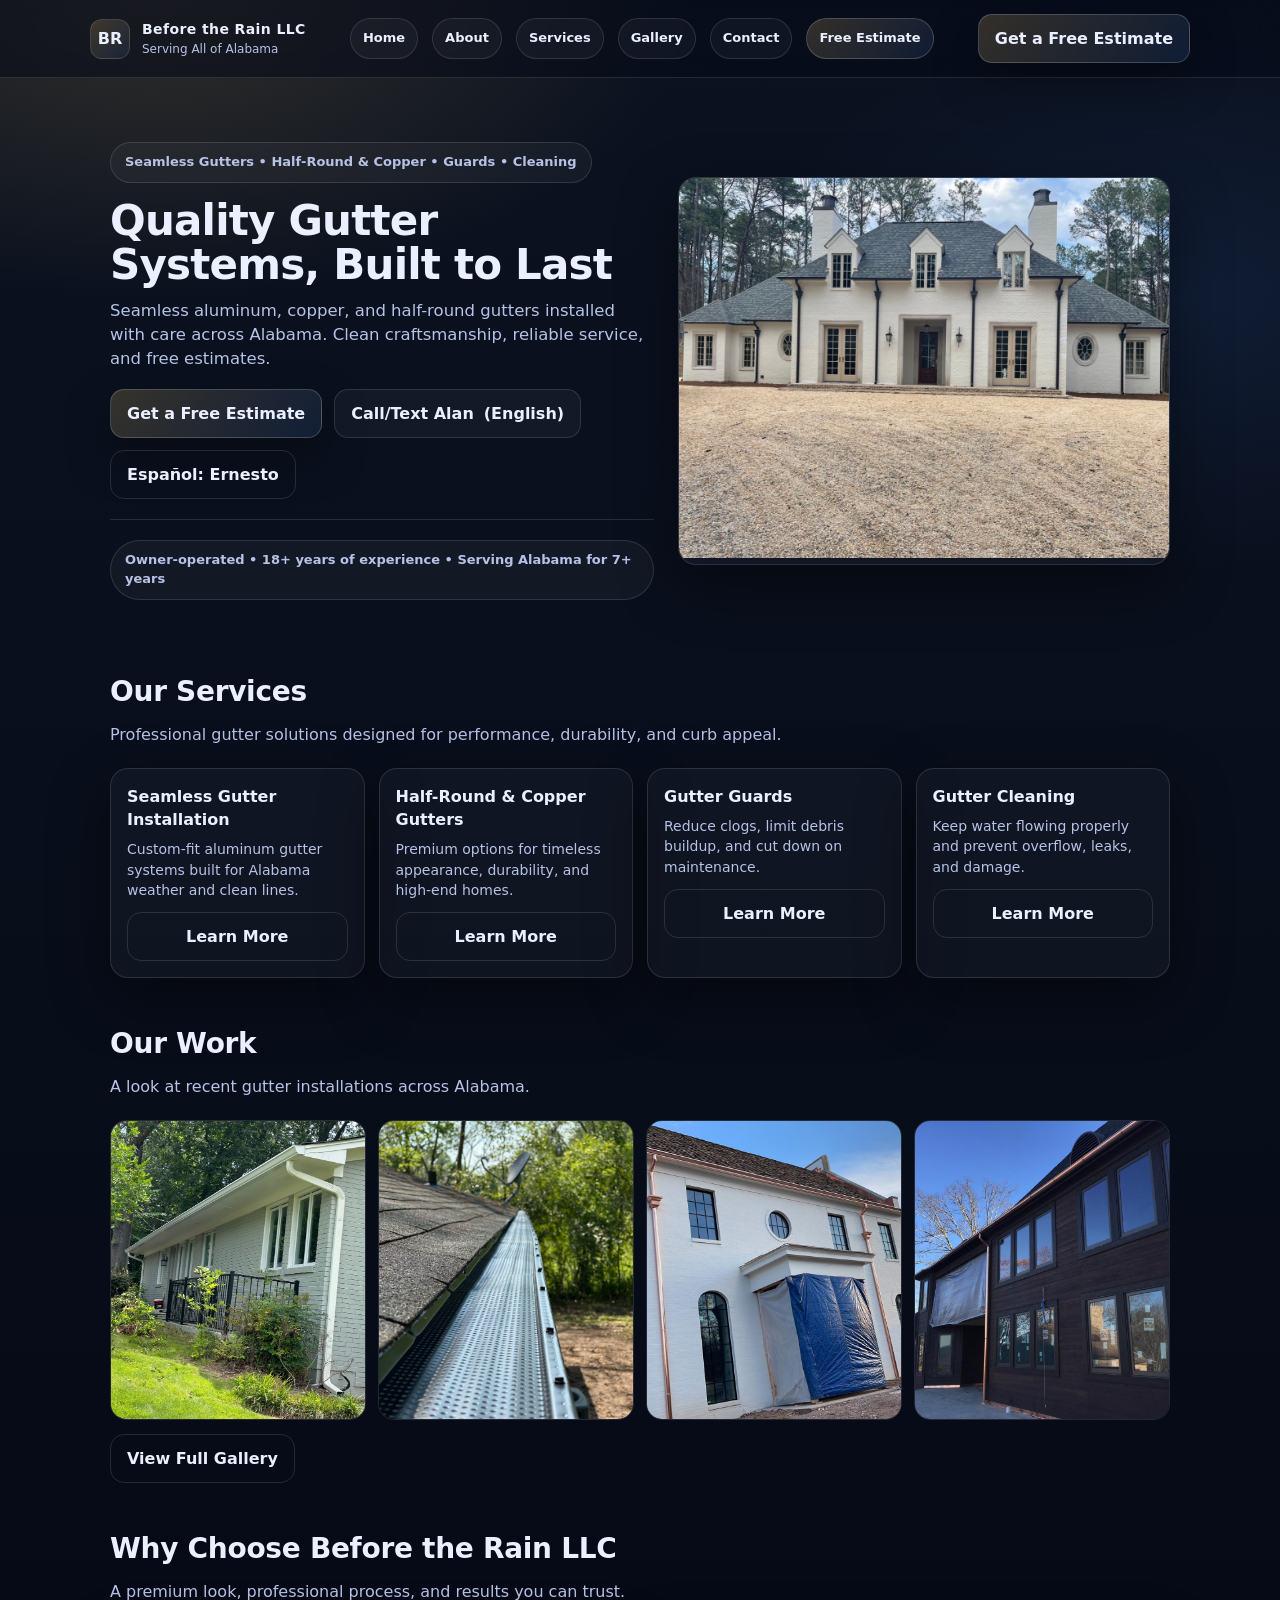
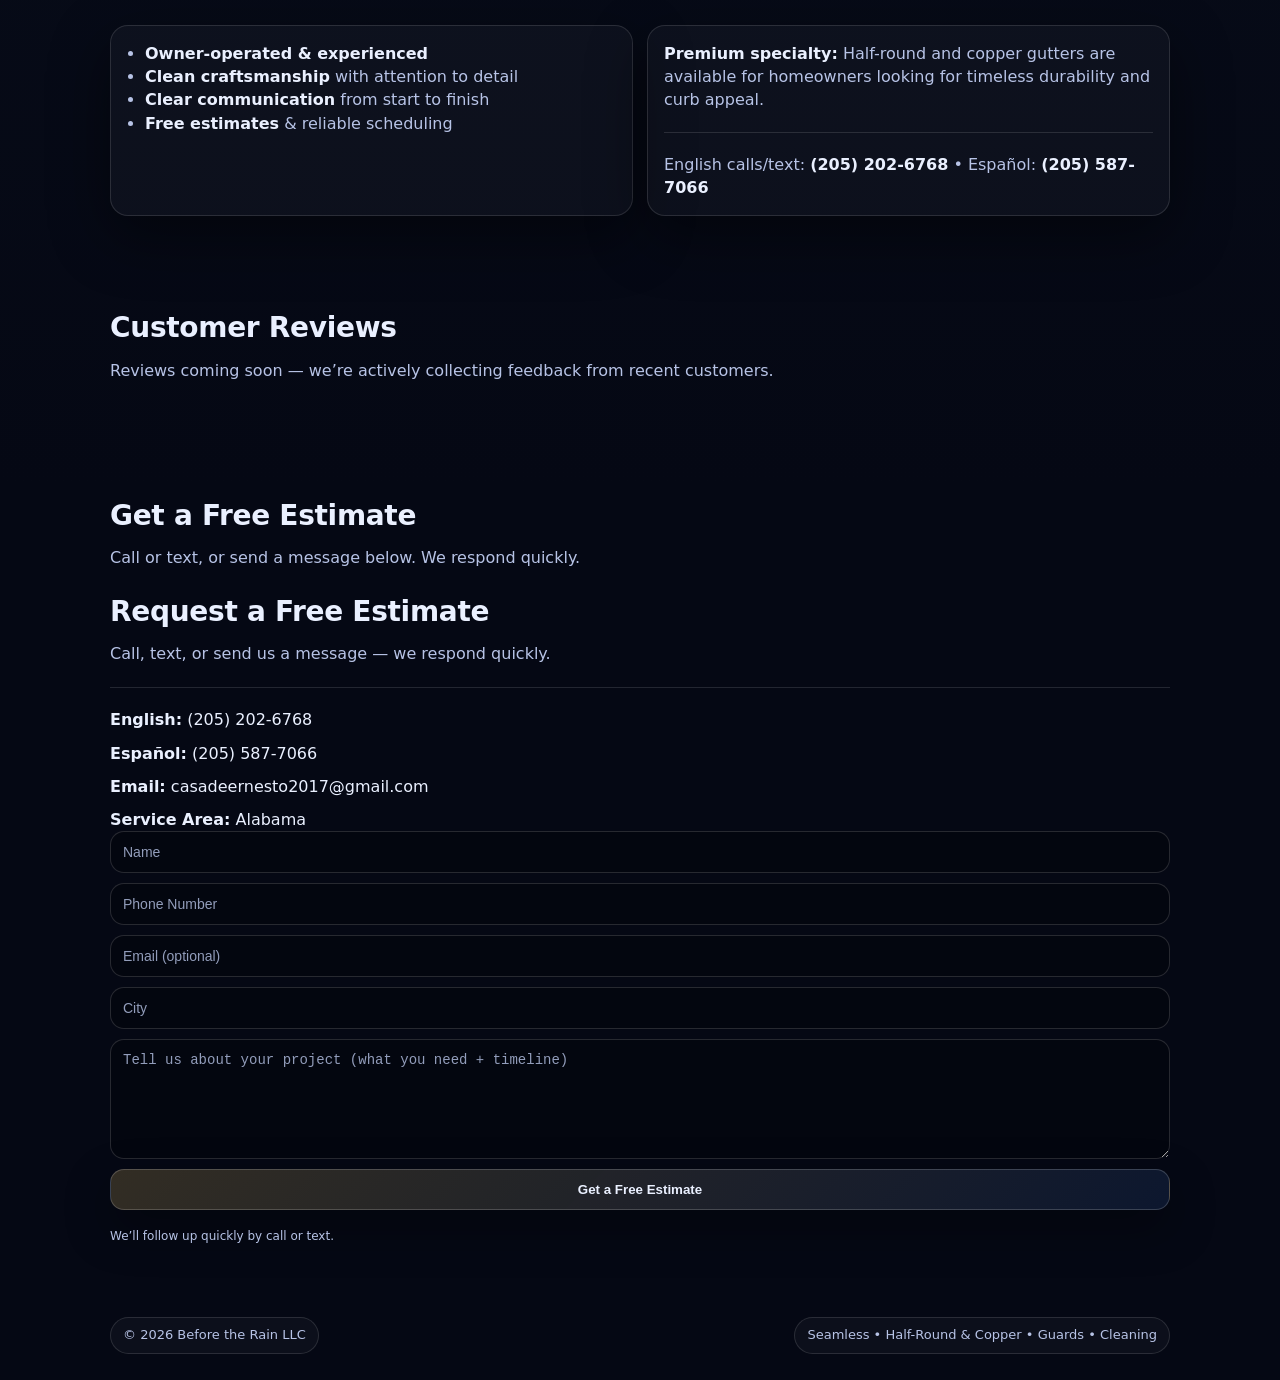
==== commit 573742b5: "Update index.html" ====
--- a/index.html
+++ b/index.html
@@ -160,14 +160,34 @@
         <h3>Get a Free Estimate</h3>
         <p class="lead">Call or text, or send a message below. We respond quickly.</p>
 
-        <div class="card" style="padding:16px;">
-          <div class="grid2">
-            <div>
-              <p style="margin:0 0 8px; color:var(--muted);"><b style="color:var(--text)">English (Call/Text):</b> <a href="tel:+12052026768">(205) 202-6768</a></p>
-              <p style="margin:0 0 8px; color:var(--muted);"><b style="color:var(--text)">Español (Owner):</b> <a href="tel:+12055877066">(205) 587-7066</a></p>
-              <p style="margin:0 0 8px; color:var(--muted);"><b style="color:var(--text)">Email:</b> <a href="mailto:casadeernesto2017@gmail.com">casadeernesto2017@gmail.com</a></p>
-              <p style="margin:0; color:var(--muted);"><b style="color:var(--text)">Service Area:</b> Alabama</p>
-            </div>
+        <div>
+  <h3>Request a Free Estimate</h3>
+  <p class="lead">
+    Call, text, or send us a message — we respond quickly.
+  </p>
+
+  <div class="divider"></div>
+
+  <p style="margin:0 0 10px;">
+    <b>English:</b>
+    <a href="tel:+12052026768">(205) 202-6768</a>
+  </p>
+
+  <p style="margin:0 0 10px;">
+    <b>Español:</b>
+    <a href="tel:+12055877066">(205) 587-7066</a>
+  </p>
+
+  <p style="margin:0 0 10px;">
+    <b>Email:</b>
+    <a href="mailto:casadeernesto2017@gmail.com">casadeernesto2017@gmail.com</a>
+  </p>
+
+  <p style="margin:0;">
+    <b>Service Area:</b> Alabama
+  </p>
+</div>
+
 
             <!-- DIRECT EMAIL FORM (FormSubmit) -->
             <form action="https://formsubmit.co/casadeernesto2017@gmail.com" method="POST">
--- a/style.css
+++ b/style.css
@@ -167,3 +167,21 @@
 
 /* ---- Contact section spacing polish ---- */
 #contact .card{padding:18px !important}
+/* --- Contact info (left panel) --- */
+.contact-info .k{
+  color: var(--muted);
+  font-size:12px;
+  text-transform:uppercase;
+  letter-spacing:.12em;
+  margin:0 0 6px;
+}
+.contact-info .v{
+  font-size:16px;
+  font-weight:900;
+  margin:0;
+}
+.contact-info .row{
+  padding:12px 0;
+  border-bottom:1px solid var(--line);
+}
+.contact-info .row:last-child{border-bottom:none}
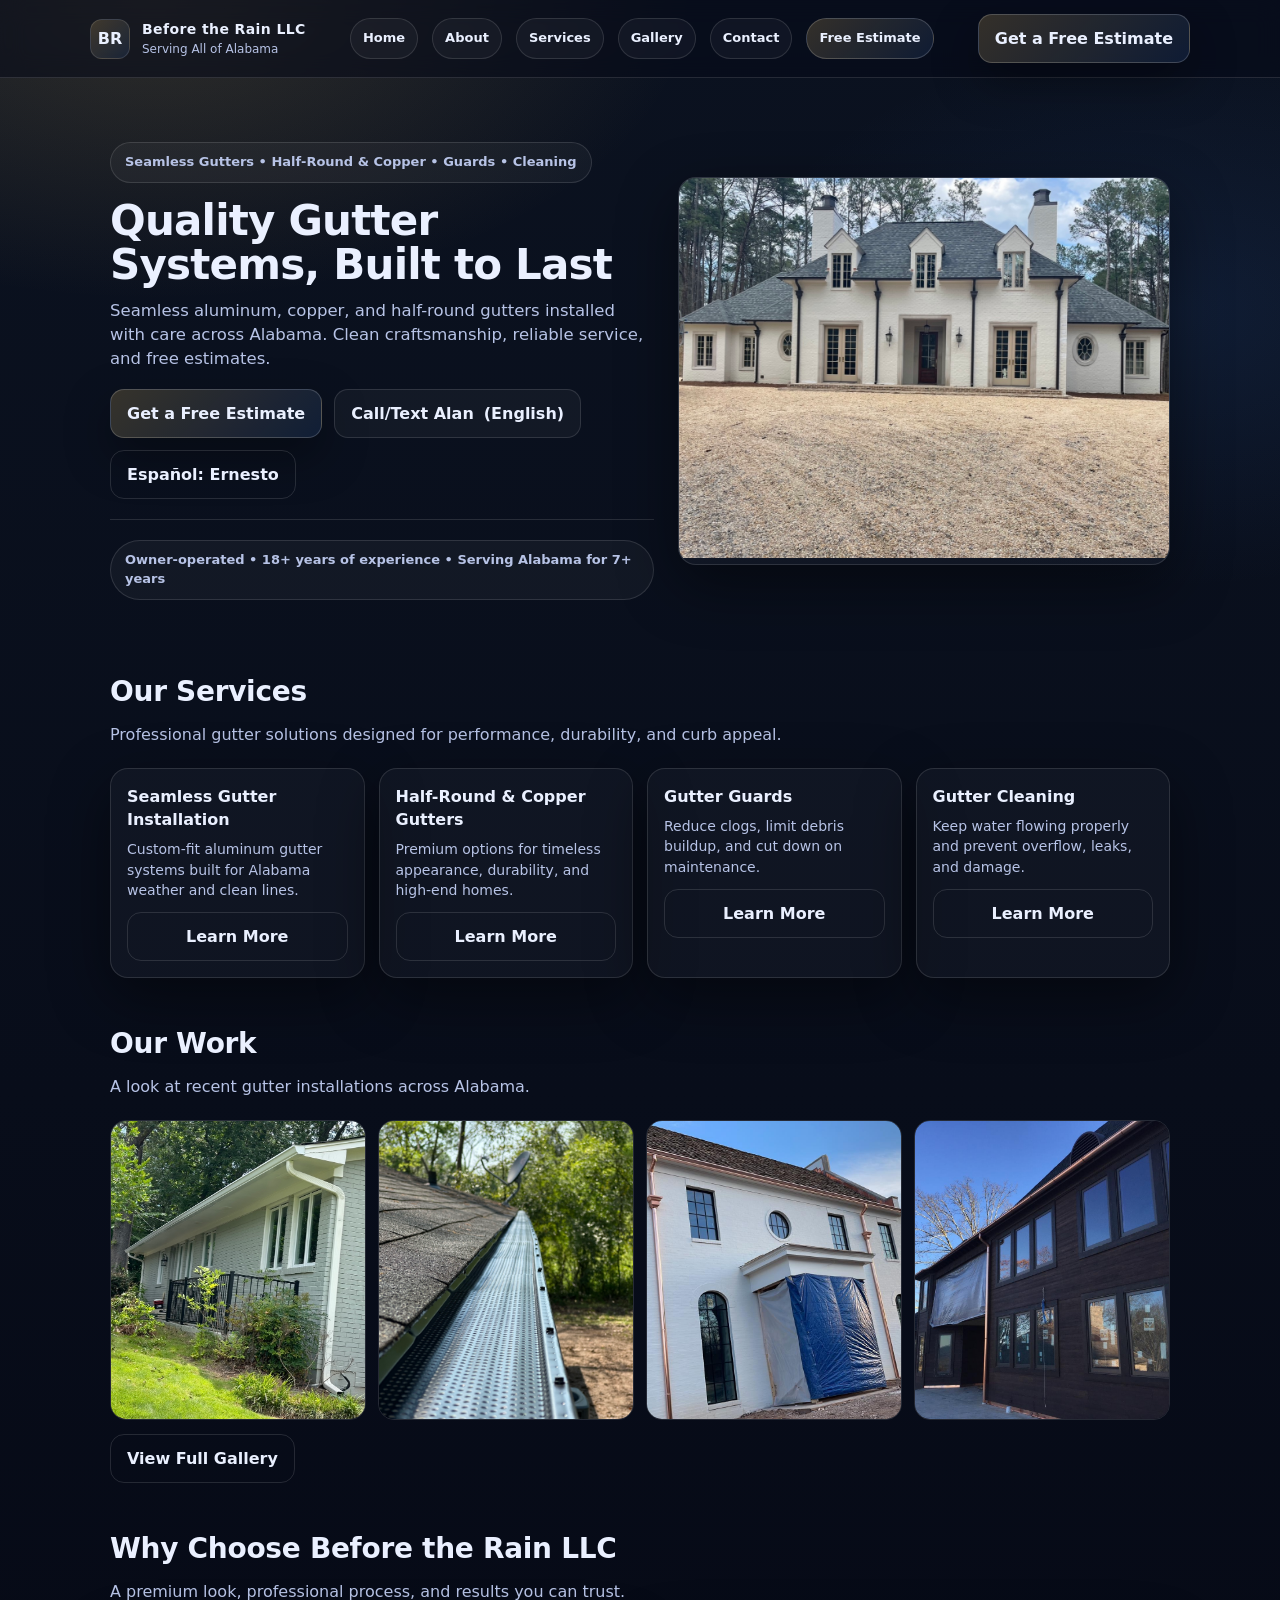
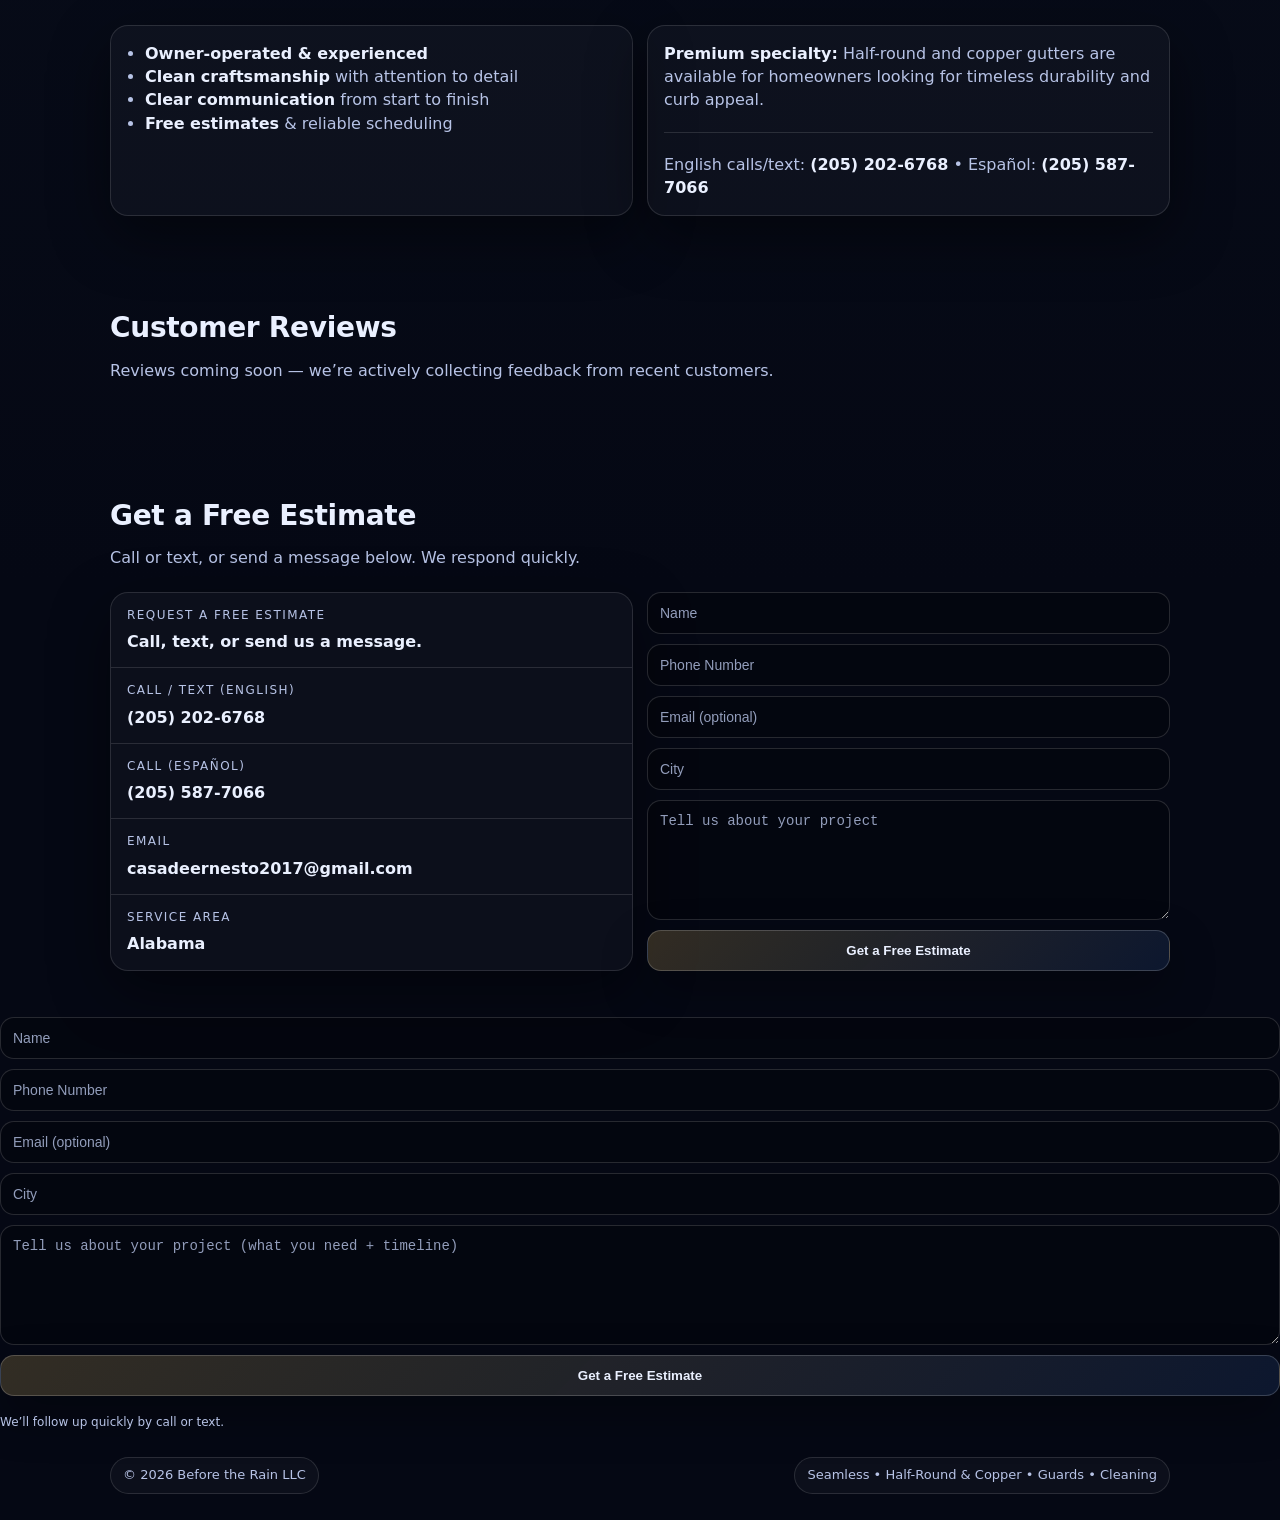
==== commit 57cd35e1: "Update index.html" ====
--- a/index.html
+++ b/index.html
@@ -155,38 +155,60 @@
     </section>
 
     <!-- CONTACT -->
-    <section class="section" id="contact">
-      <div class="wrap">
-        <h3>Get a Free Estimate</h3>
-        <p class="lead">Call or text, or send a message below. We respond quickly.</p>
-
-        <div>
-  <h3>Request a Free Estimate</h3>
-  <p class="lead">
-    Call, text, or send us a message — we respond quickly.
-  </p>
-
-  <div class="divider"></div>
-
-  <p style="margin:0 0 10px;">
-    <b>English:</b>
-    <a href="tel:+12052026768">(205) 202-6768</a>
-  </p>
-
-  <p style="margin:0 0 10px;">
-    <b>Español:</b>
-    <a href="tel:+12055877066">(205) 587-7066</a>
-  </p>
-
-  <p style="margin:0 0 10px;">
-    <b>Email:</b>
-    <a href="mailto:casadeernesto2017@gmail.com">casadeernesto2017@gmail.com</a>
-  </p>
-
-  <p style="margin:0;">
-    <b>Service Area:</b> Alabama
-  </p>
-</div>
+<section class="section" id="contact">
+  <div class="wrap">
+    <h3>Get a Free Estimate</h3>
+    <p class="lead">Call or text, or send a message below. We respond quickly.</p>
+
+    <div class="grid2">
+      <!-- LEFT: CONTACT INFO (LINED, CLEAN – LIKE ORIGINAL) -->
+      <div class="contact-panel">
+        <div class="row">
+          <p class="k">Request a Free Estimate</p>
+          <p class="v">Call, text, or send us a message.</p>
+        </div>
+
+        <div class="row">
+          <p class="k">Call / Text (English)</p>
+          <p class="v"><a href="tel:+12052026768">(205) 202-6768</a></p>
+        </div>
+
+        <div class="row">
+          <p class="k">Call (Español)</p>
+          <p class="v"><a href="tel:+12055877066">(205) 587-7066</a></p>
+        </div>
+
+        <div class="row">
+          <p class="k">Email</p>
+          <p class="v">
+            <a href="mailto:casadeernesto2017@gmail.com">casadeernesto2017@gmail.com</a>
+          </p>
+        </div>
+
+        <div class="row">
+          <p class="k">Service Area</p>
+          <p class="v">Alabama</p>
+        </div>
+      </div>
+
+      <!-- RIGHT: FORM (UNCHANGED, FULL SIZE) -->
+      <form action="https://formsubmit.co/casadeernesto2017@gmail.com" method="POST">
+        <input type="hidden" name="_subject" value="New Free Estimate Request — Before the Rain LLC">
+        <input type="hidden" name="_captcha" value="true">
+        <input type="hidden" name="_template" value="table">
+        <input type="hidden" name="_next" value="https://beforetheraingutters.com/#contact">
+
+        <input name="name" placeholder="Name" required>
+        <input name="phone" placeholder="Phone Number" required>
+        <input name="email" type="email" placeholder="Email (optional)">
+        <input name="city" placeholder="City">
+        <textarea name="message" placeholder="Tell us about your project" required></textarea>
+
+        <button class="btn primary" type="submit">Get a Free Estimate</button>
+      </form>
+    </div>
+  </div>
+</section>
 
 
             <!-- DIRECT EMAIL FORM (FormSubmit) -->
--- a/style.css
+++ b/style.css
@@ -185,3 +185,32 @@
   border-bottom:1px solid var(--line);
 }
 .contact-info .row:last-child{border-bottom:none}
+/* --- Contact left panel: lined rows like the original --- */
+.contact-panel {
+  border: 1px solid var(--line);
+  border-radius: var(--radius);
+  background: rgba(255,255,255,.03);
+  box-shadow: var(--shadow);
+  overflow: hidden;
+}
+
+.contact-panel .row{
+  padding: 14px 16px;
+  border-bottom: 1px solid var(--line);
+}
+
+.contact-panel .row:last-child{ border-bottom:none; }
+
+.contact-panel .k{
+  color: var(--muted);
+  font-size: 12px;
+  text-transform: uppercase;
+  letter-spacing: .12em;
+  margin: 0 0 6px;
+}
+
+.contact-panel .v{
+  margin: 0;
+  font-size: 16px;
+  font-weight: 900;
+}
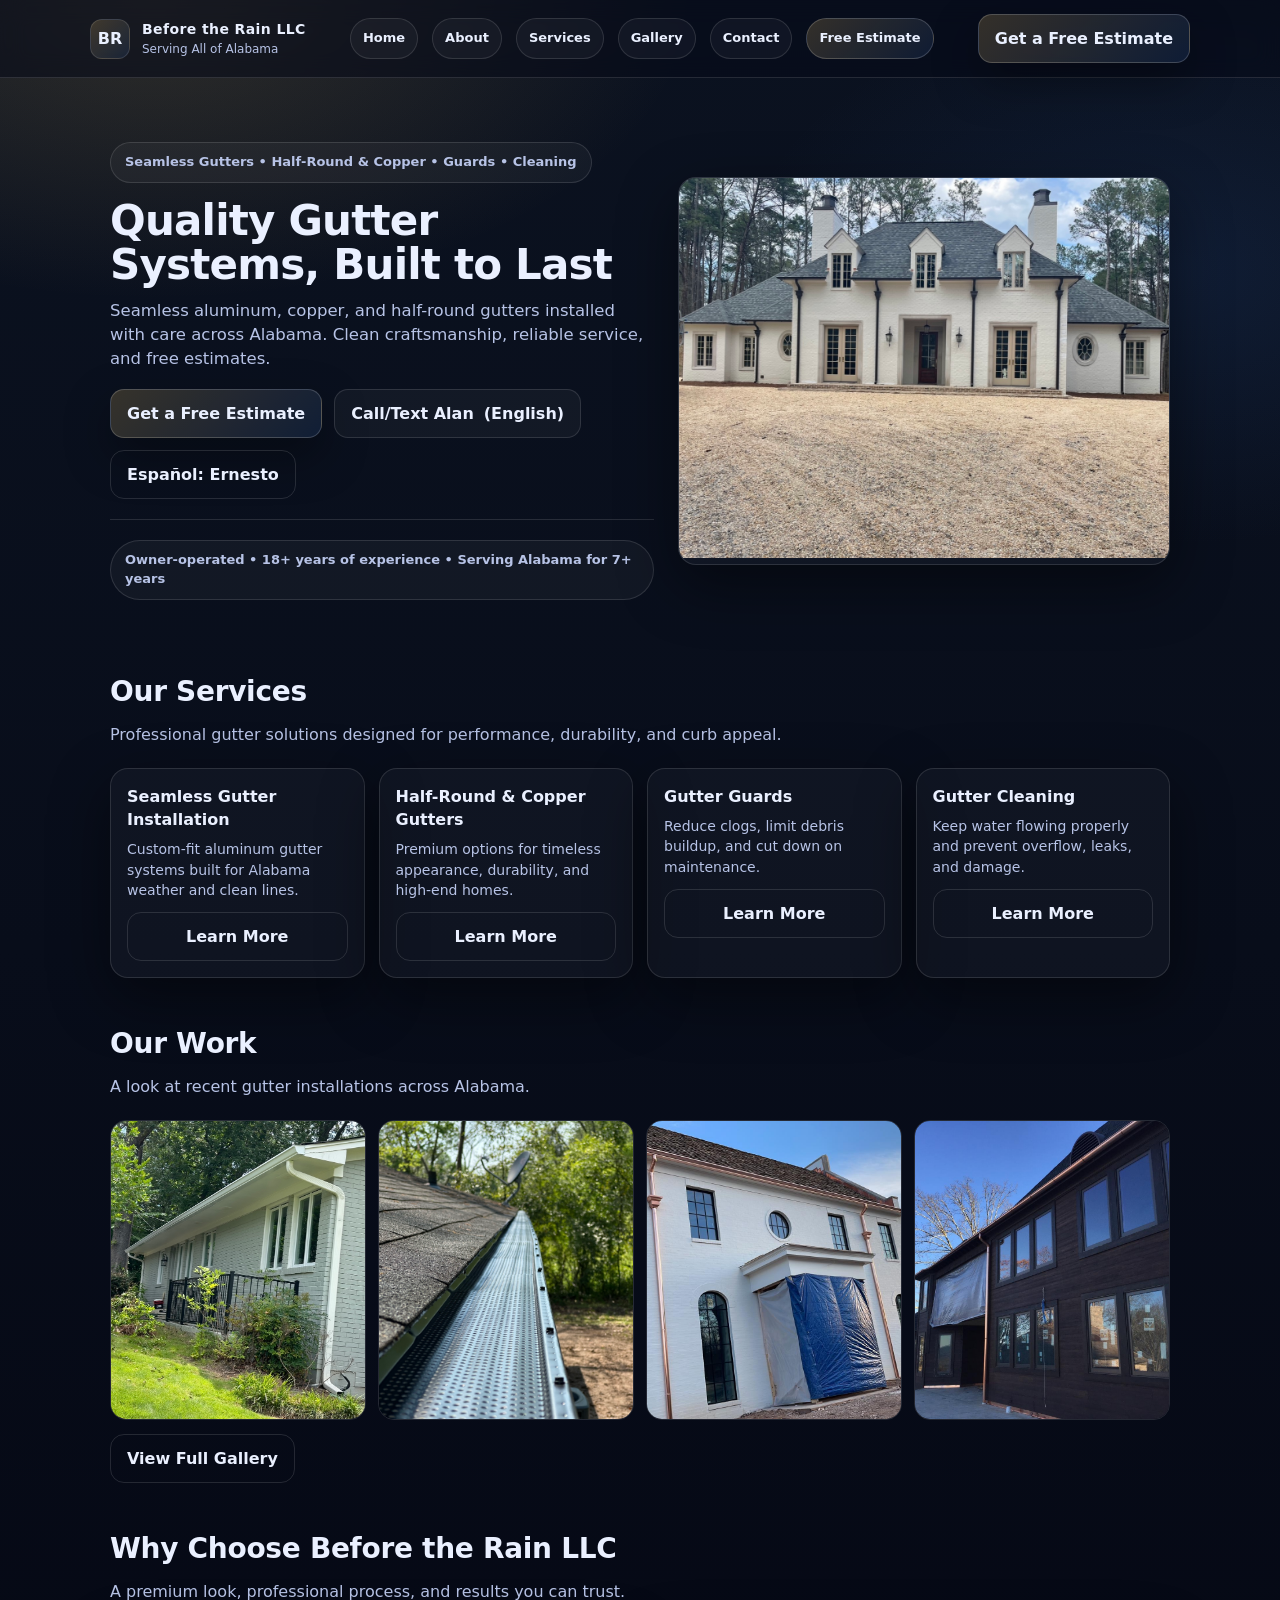
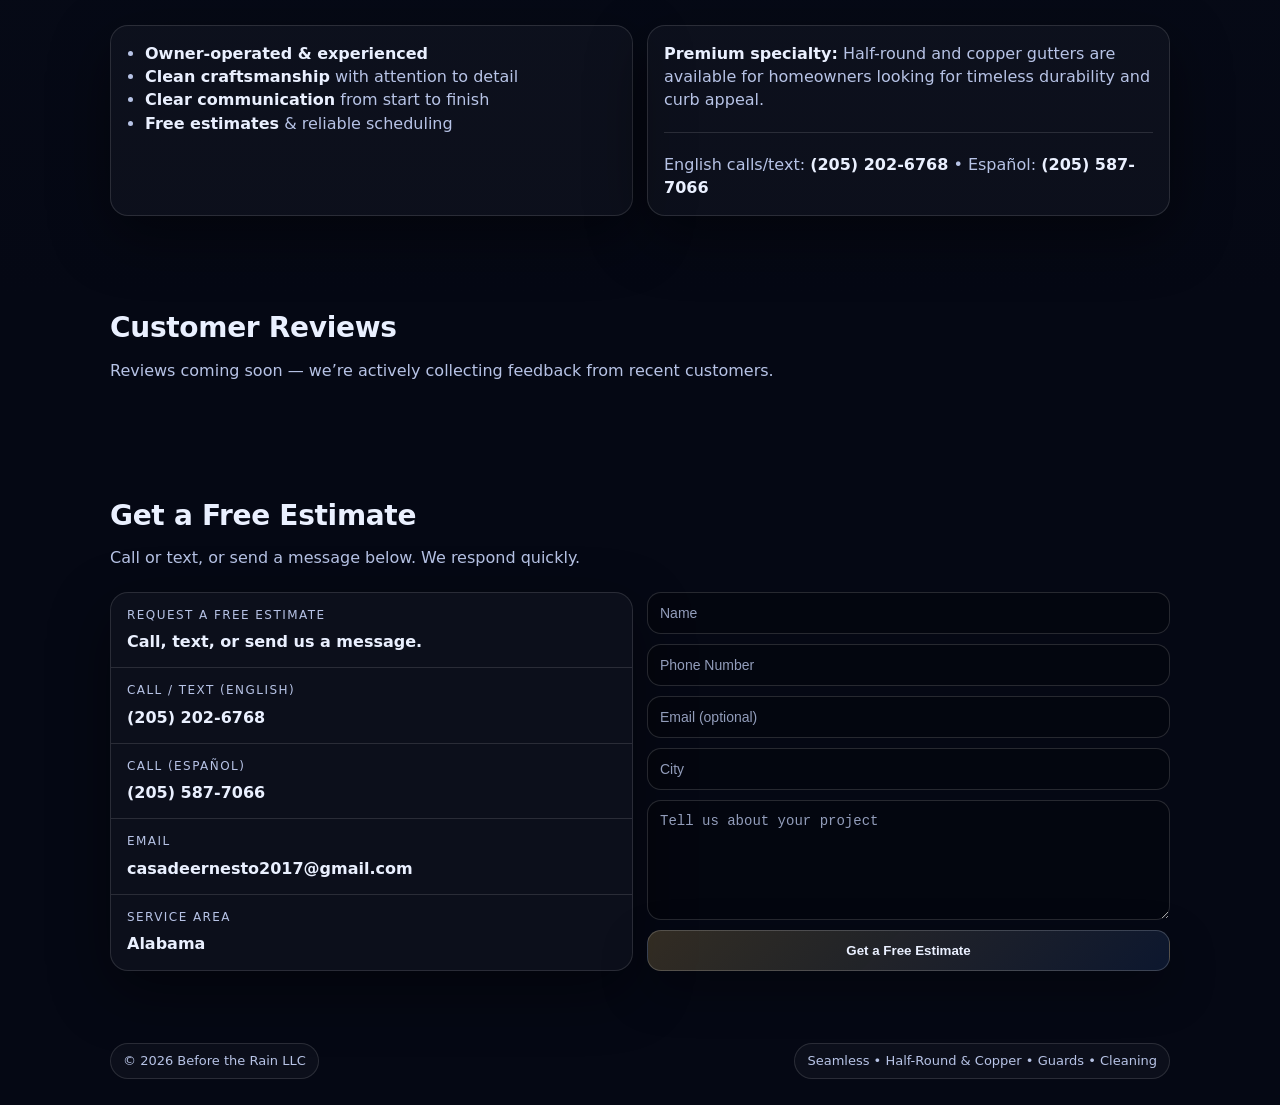
==== commit 25ef9ada: "Update index.html" ====
--- a/index.html
+++ b/index.html
@@ -209,23 +209,6 @@
     </div>
   </div>
 </section>
-
-
-            <!-- DIRECT EMAIL FORM (FormSubmit) -->
-            <form action="https://formsubmit.co/casadeernesto2017@gmail.com" method="POST">
-              <input type="hidden" name="_subject" value="New Free Estimate Request — Before the Rain LLC">
-              <input type="hidden" name="_captcha" value="true">
-              <input type="hidden" name="_template" value="table">
-              <input type="hidden" name="_next" value="https://beforetheraingutters.com/#contact">
-
-              <input name="name" placeholder="Name" required />
-              <input name="phone" placeholder="Phone Number" required />
-              <input name="email" type="email" placeholder="Email (optional)" />
-              <input name="city" placeholder="City" />
-              <textarea name="message" placeholder="Tell us about your project (what you need + timeline)" required></textarea>
-              <button class="btn primary" type="submit">Get a Free Estimate</button>
-              <div style="color:var(--muted); font-size:12px; margin-top:8px;">We’ll follow up quickly by call or text.</div>
-            </form>
           </div>
         </div>
       </div>
